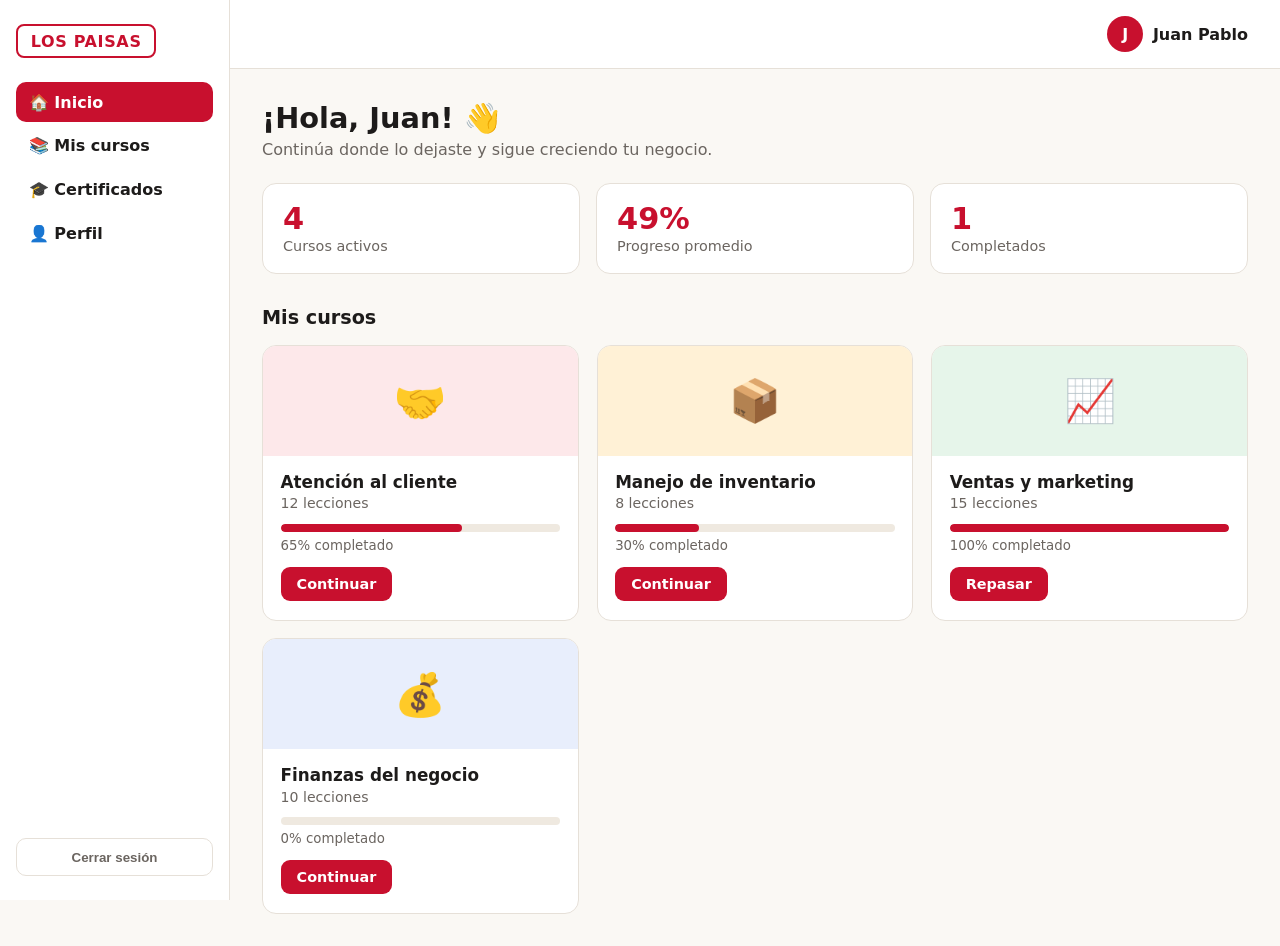
==== docs/dashboard.html @ 227a186c "Dashboard de Academia: sidebar, estadísticas y tarjetas de cursos; vista previa enlazada Co-Authored" ====
<!doctype html>
<html lang="es">
<head>
  <meta charset="utf-8">
  <meta name="viewport" content="width=device-width, initial-scale=1">
  <title>Panel · Academia Los Paisas</title>
  <link rel="stylesheet" href="dashboard.css">
</head>
<body class="app">
  <aside class="side" id="side">
    <div class="logo">Los Paisas</div>
    <nav>
      <a class="on" href="#">🏠 Inicio</a>
      <a href="#">📚 Mis cursos</a>
      <a href="#">🎓 Certificados</a>
      <a href="#">👤 Perfil</a>
    </nav>
    <form method="get" action="login.html">
      <button type="submit" class="logout">Cerrar sesión</button>
    </form>
  </aside>

  <div class="main">
    <header class="top">
      <button class="menu" aria-label="Abrir menú" onclick="document.getElementById('side').classList.toggle('open')">☰</button>
      <div class="user">
        <span class="avatar">J</span>
        <span class="uname">Juan Pablo</span>
      </div>
    </header>

    <main class="content">
      <section class="welcome">
        <h1>¡Hola, Juan! 👋</h1>
        <p>Continúa donde lo dejaste y sigue creciendo tu negocio.</p>
      </section>

      <section class="stats">
        <div class="stat"><b>4</b><span>Cursos activos</span></div>
        <div class="stat"><b>49%</b><span>Progreso promedio</span></div>
        <div class="stat"><b>1</b><span>Completados</span></div>
      </section>

      <h2 class="sec">Mis cursos</h2>
      <section class="courses">
        
        <article class="course">
          <div class="thumb" style="background:#fde8ea">🤝</div>
          <div class="body">
            <h3>Atención al cliente</h3>
            <p>12 lecciones</p>
            <div class="bar" role="progressbar" aria-valuenow="65" aria-valuemin="0" aria-valuemax="100"><i style="width:65%"></i></div>
            <small>65% completado</small>
            <a class="go" href="#">Continuar</a>
          </div>
        </article>
        
        <article class="course">
          <div class="thumb" style="background:#fff1d6">📦</div>
          <div class="body">
            <h3>Manejo de inventario</h3>
            <p>8 lecciones</p>
            <div class="bar" role="progressbar" aria-valuenow="30" aria-valuemin="0" aria-valuemax="100"><i style="width:30%"></i></div>
            <small>30% completado</small>
            <a class="go" href="#">Continuar</a>
          </div>
        </article>
        
        <article class="course">
          <div class="thumb" style="background:#e6f5ea">📈</div>
          <div class="body">
            <h3>Ventas y marketing</h3>
            <p>15 lecciones</p>
            <div class="bar" role="progressbar" aria-valuenow="100" aria-valuemin="0" aria-valuemax="100"><i style="width:100%"></i></div>
            <small>100% completado</small>
            <a class="go" href="#">Repasar</a>
          </div>
        </article>
        
        <article class="course">
          <div class="thumb" style="background:#e8eefc">💰</div>
          <div class="body">
            <h3>Finanzas del negocio</h3>
            <p>10 lecciones</p>
            <div class="bar" role="progressbar" aria-valuenow="0" aria-valuemin="0" aria-valuemax="100"><i style="width:0%"></i></div>
            <small>0% completado</small>
            <a class="go" href="#">Continuar</a>
          </div>
        </article>
        
      </section>
    </main>
  </div>
</body>
</html>
---- docs/dashboard.css ----
:root{--red:#c8102e;--red-d:#a50d26;--ink:#1d1b1a;--muted:#6b6560;--line:#e6e0d8;--bg:#faf8f4}
*{box-sizing:border-box}
body.app{margin:0;display:grid;grid-template-columns:230px 1fr;min-height:100vh;font-family:system-ui,-apple-system,"Segoe UI",sans-serif;color:var(--ink);background:var(--bg)}
.side{background:#fff;border-right:1px solid var(--line);padding:1.5rem 1rem;display:flex;flex-direction:column;gap:1.5rem;position:sticky;top:0;height:100vh}
.logo{font-weight:800;letter-spacing:.04em;text-transform:uppercase;color:var(--red);border:2px solid var(--red);padding:.35rem .8rem;border-radius:8px;align-self:flex-start}
.side nav{display:grid;gap:.25rem;flex:1;align-content:start}
.side nav a{padding:.65rem .8rem;border-radius:10px;text-decoration:none;color:var(--ink);font-weight:600}
.side nav a:hover{background:#f3eee6}
.side nav a.on{background:var(--red);color:#fff}
.logout{width:100%;padding:.65rem;border:1px solid var(--line);background:#fff;border-radius:10px;font-weight:600;cursor:pointer;color:var(--muted)}
.logout:hover{border-color:var(--red);color:var(--red)}
.top{display:flex;justify-content:space-between;align-items:center;padding:1rem 2rem;background:#fff;border-bottom:1px solid var(--line)}
.menu{display:none;background:none;border:0;font-size:1.5rem;cursor:pointer}
.user{display:flex;align-items:center;gap:.6rem;margin-left:auto;font-weight:600}
.avatar{width:36px;height:36px;border-radius:50%;background:var(--red);color:#fff;display:grid;place-items:center;font-weight:700}
.content{padding:2rem;max-width:1100px}
.welcome h1{margin:0 0 .3rem;font-size:1.8rem}
.welcome p{margin:0 0 1.5rem;color:var(--muted)}
.stats{display:grid;grid-template-columns:repeat(3,1fr);gap:1rem;margin-bottom:2rem}
.stat{background:#fff;border:1px solid var(--line);border-radius:14px;padding:1.1rem 1.25rem}
.stat b{display:block;font-size:1.9rem;color:var(--red)}
.stat span{color:var(--muted);font-size:.9rem}
.sec{font-size:1.2rem;margin:0 0 1rem}
.courses{display:grid;grid-template-columns:repeat(auto-fill,minmax(250px,1fr));gap:1.1rem}
.course{background:#fff;border:1px solid var(--line);border-radius:14px;overflow:hidden;transition:box-shadow .15s,transform .15s}
.course:hover{box-shadow:0 8px 24px rgba(0,0,0,.08);transform:translateY(-2px)}
.thumb{height:110px;display:grid;place-items:center;font-size:2.6rem}
.body{padding:1rem 1.1rem 1.2rem}
.body h3{margin:0 0 .2rem;font-size:1.05rem}
.body p{margin:0 0 .8rem;color:var(--muted);font-size:.88rem}
.bar{height:8px;background:#efe9e0;border-radius:99px;overflow:hidden}
.bar i{display:block;height:100%;background:var(--red);border-radius:99px}
.body small{display:block;margin:.35rem 0 .9rem;color:var(--muted)}
.go{display:inline-block;padding:.55rem 1rem;background:var(--red);color:#fff;border-radius:9px;text-decoration:none;font-weight:600;font-size:.9rem}
.go:hover{background:var(--red-d)}
@media(max-width:800px){
  body.app{grid-template-columns:1fr}
  .side{position:fixed;z-index:10;left:0;top:0;width:230px;transform:translateX(-100%);transition:transform .2s}
  .side.open{transform:none;box-shadow:0 0 40px rgba(0,0,0,.25)}
  .menu{display:block}.top{padding:.8rem 1rem}.content{padding:1.25rem 1rem}
  .stats{grid-template-columns:1fr}.uname{display:none}
}
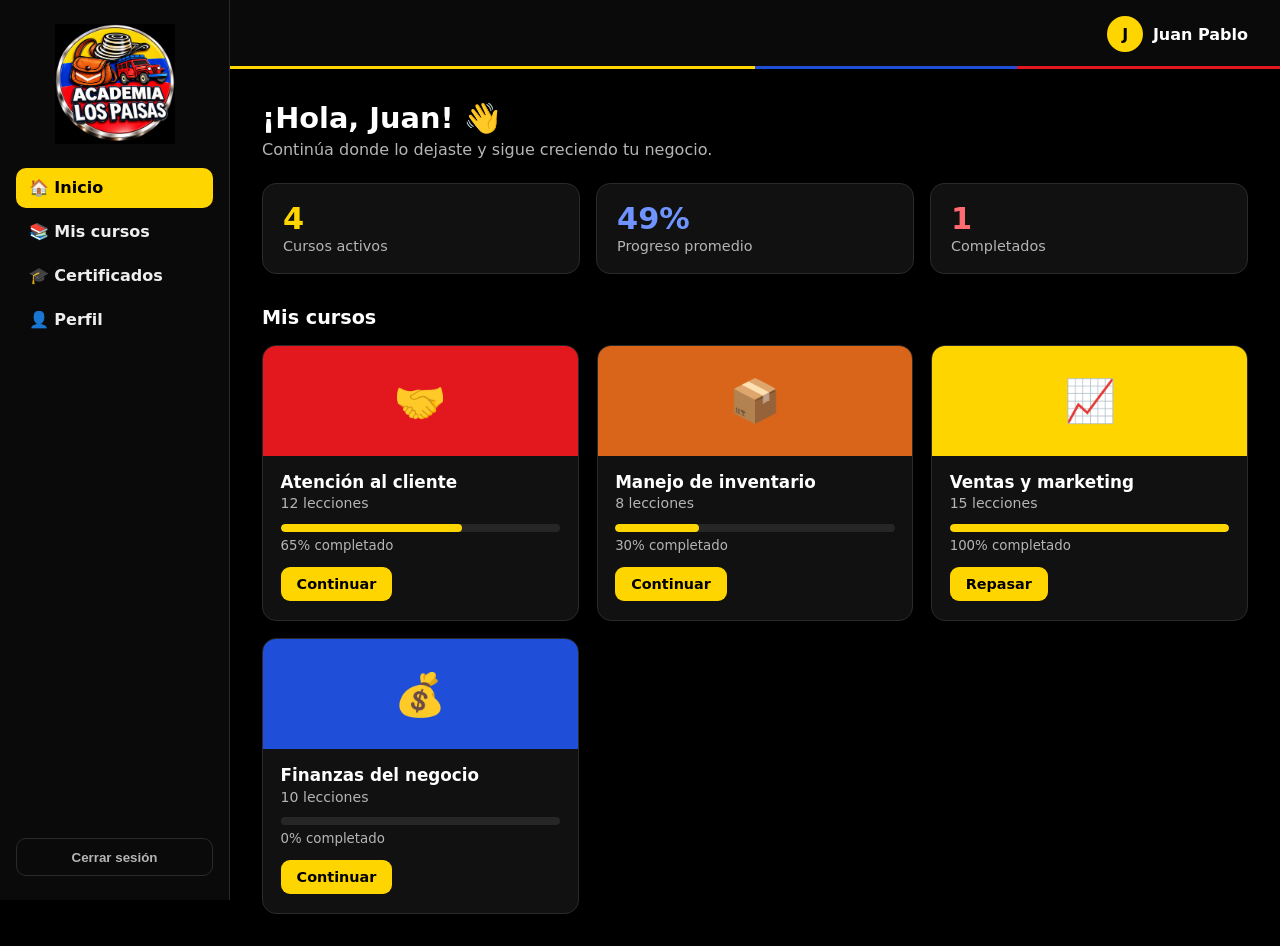
==== commit d6f94761: "Dashboard en negro con logo y paleta de la marca Co-Authored-By: Claude Sonnet 5.5 <noreply@anthropi" ====
--- a/docs/dashboard.html
+++ b/docs/dashboard.html
@@ -8,7 +8,7 @@
 </head>
 <body class="app">
   <aside class="side" id="side">
-    <div class="logo">Los Paisas</div>
+    <img class="logo" src="logo.jpg" alt="Academia Los Paisas">
     <nav>
       <a class="on" href="#">🏠 Inicio</a>
       <a href="#">📚 Mis cursos</a>
@@ -45,7 +45,7 @@
       <section class="courses">
         
         <article class="course">
-          <div class="thumb" style="background:#fde8ea">🤝</div>
+          <div class="thumb" style="background:#e3171e">🤝</div>
           <div class="body">
             <h3>Atención al cliente</h3>
             <p>12 lecciones</p>
@@ -56,7 +56,7 @@
         </article>
         
         <article class="course">
-          <div class="thumb" style="background:#fff1d6">📦</div>
+          <div class="thumb" style="background:#d9651b">📦</div>
           <div class="body">
             <h3>Manejo de inventario</h3>
             <p>8 lecciones</p>
@@ -67,7 +67,7 @@
         </article>
         
         <article class="course">
-          <div class="thumb" style="background:#e6f5ea">📈</div>
+          <div class="thumb" style="background:#ffd500">📈</div>
           <div class="body">
             <h3>Ventas y marketing</h3>
             <p>15 lecciones</p>
@@ -78,7 +78,7 @@
         </article>
         
         <article class="course">
-          <div class="thumb" style="background:#e8eefc">💰</div>
+          <div class="thumb" style="background:#1f4fd8">💰</div>
           <div class="body">
             <h3>Finanzas del negocio</h3>
             <p>10 lecciones</p>
--- a/docs/dashboard.css
+++ b/docs/dashboard.css
@@ -1,42 +1,45 @@
-:root{--red:#c8102e;--red-d:#a50d26;--ink:#1d1b1a;--muted:#6b6560;--line:#e6e0d8;--bg:#faf8f4}
+:root{--yellow:#ffd500;--blue:#1f4fd8;--red:#e3171e;--orange:#d9651b;--bg:#000;--card:#111;--line:#2a2a2a;--text:#fff;--muted:#b5b5b5}
 *{box-sizing:border-box}
-body.app{margin:0;display:grid;grid-template-columns:230px 1fr;min-height:100vh;font-family:system-ui,-apple-system,"Segoe UI",sans-serif;color:var(--ink);background:var(--bg)}
-.side{background:#fff;border-right:1px solid var(--line);padding:1.5rem 1rem;display:flex;flex-direction:column;gap:1.5rem;position:sticky;top:0;height:100vh}
-.logo{font-weight:800;letter-spacing:.04em;text-transform:uppercase;color:var(--red);border:2px solid var(--red);padding:.35rem .8rem;border-radius:8px;align-self:flex-start}
+body.app{margin:0;display:grid;grid-template-columns:230px 1fr;min-height:100vh;font-family:system-ui,-apple-system,"Segoe UI",sans-serif;color:var(--text);background:var(--bg)}
+.side{background:#0a0a0a;border-right:1px solid var(--line);padding:1.5rem 1rem;display:flex;flex-direction:column;gap:1.5rem;position:sticky;top:0;height:100vh}
+.logo{width:120px;height:auto;align-self:center}
 .side nav{display:grid;gap:.25rem;flex:1;align-content:start}
-.side nav a{padding:.65rem .8rem;border-radius:10px;text-decoration:none;color:var(--ink);font-weight:600}
-.side nav a:hover{background:#f3eee6}
-.side nav a.on{background:var(--red);color:#fff}
-.logout{width:100%;padding:.65rem;border:1px solid var(--line);background:#fff;border-radius:10px;font-weight:600;cursor:pointer;color:var(--muted)}
-.logout:hover{border-color:var(--red);color:var(--red)}
-.top{display:flex;justify-content:space-between;align-items:center;padding:1rem 2rem;background:#fff;border-bottom:1px solid var(--line)}
-.menu{display:none;background:none;border:0;font-size:1.5rem;cursor:pointer}
+.side nav a{padding:.65rem .8rem;border-radius:10px;text-decoration:none;color:#eee;font-weight:600}
+.side nav a:hover{background:#1c1c1c}
+.side nav a.on{background:var(--yellow);color:#000}
+.logout{width:100%;padding:.65rem;border:1px solid var(--line);background:transparent;border-radius:10px;font-weight:600;cursor:pointer;color:var(--muted)}
+.logout:hover{border-color:var(--red);color:#ff8c90}
+a:focus-visible,button:focus-visible{outline:3px solid var(--blue);outline-offset:2px}
+.top{display:flex;justify-content:space-between;align-items:center;padding:1rem 2rem;background:#0a0a0a;border-bottom:1px solid var(--line);position:relative}
+.top::after{content:"";position:absolute;left:0;right:0;bottom:-1px;height:3px;background:linear-gradient(90deg,var(--yellow) 50%,var(--blue) 50% 75%,var(--red) 75%)}
+.menu{display:none;background:none;border:0;font-size:1.5rem;cursor:pointer;color:#fff}
 .user{display:flex;align-items:center;gap:.6rem;margin-left:auto;font-weight:600}
-.avatar{width:36px;height:36px;border-radius:50%;background:var(--red);color:#fff;display:grid;place-items:center;font-weight:700}
+.avatar{width:36px;height:36px;border-radius:50%;background:var(--yellow);color:#000;display:grid;place-items:center;font-weight:800}
 .content{padding:2rem;max-width:1100px}
 .welcome h1{margin:0 0 .3rem;font-size:1.8rem}
 .welcome p{margin:0 0 1.5rem;color:var(--muted)}
 .stats{display:grid;grid-template-columns:repeat(3,1fr);gap:1rem;margin-bottom:2rem}
-.stat{background:#fff;border:1px solid var(--line);border-radius:14px;padding:1.1rem 1.25rem}
-.stat b{display:block;font-size:1.9rem;color:var(--red)}
+.stat{background:var(--card);border:1px solid var(--line);border-radius:14px;padding:1.1rem 1.25rem}
+.stat:nth-child(1) b{color:var(--yellow)}.stat:nth-child(2) b{color:#6f94ff}.stat:nth-child(3) b{color:#ff6b70}
+.stat b{display:block;font-size:1.9rem}
 .stat span{color:var(--muted);font-size:.9rem}
 .sec{font-size:1.2rem;margin:0 0 1rem}
 .courses{display:grid;grid-template-columns:repeat(auto-fill,minmax(250px,1fr));gap:1.1rem}
-.course{background:#fff;border:1px solid var(--line);border-radius:14px;overflow:hidden;transition:box-shadow .15s,transform .15s}
-.course:hover{box-shadow:0 8px 24px rgba(0,0,0,.08);transform:translateY(-2px)}
+.course{background:var(--card);border:1px solid var(--line);border-radius:14px;overflow:hidden;transition:border-color .15s,transform .15s}
+.course:hover{border-color:var(--yellow);transform:translateY(-2px)}
 .thumb{height:110px;display:grid;place-items:center;font-size:2.6rem}
 .body{padding:1rem 1.1rem 1.2rem}
 .body h3{margin:0 0 .2rem;font-size:1.05rem}
 .body p{margin:0 0 .8rem;color:var(--muted);font-size:.88rem}
-.bar{height:8px;background:#efe9e0;border-radius:99px;overflow:hidden}
-.bar i{display:block;height:100%;background:var(--red);border-radius:99px}
+.bar{height:8px;background:#262626;border-radius:99px;overflow:hidden}
+.bar i{display:block;height:100%;background:var(--yellow);border-radius:99px}
 .body small{display:block;margin:.35rem 0 .9rem;color:var(--muted)}
-.go{display:inline-block;padding:.55rem 1rem;background:var(--red);color:#fff;border-radius:9px;text-decoration:none;font-weight:600;font-size:.9rem}
-.go:hover{background:var(--red-d)}
+.go{display:inline-block;padding:.55rem 1rem;background:var(--yellow);color:#000;border-radius:9px;text-decoration:none;font-weight:800;font-size:.9rem}
+.go:hover{background:#ffe34d}
 @media(max-width:800px){
   body.app{grid-template-columns:1fr}
   .side{position:fixed;z-index:10;left:0;top:0;width:230px;transform:translateX(-100%);transition:transform .2s}
-  .side.open{transform:none;box-shadow:0 0 40px rgba(0,0,0,.25)}
+  .side.open{transform:none;box-shadow:0 0 40px rgba(255,255,255,.12)}
   .menu{display:block}.top{padding:.8rem 1rem}.content{padding:1.25rem 1rem}
   .stats{grid-template-columns:1fr}.uname{display:none}
 }
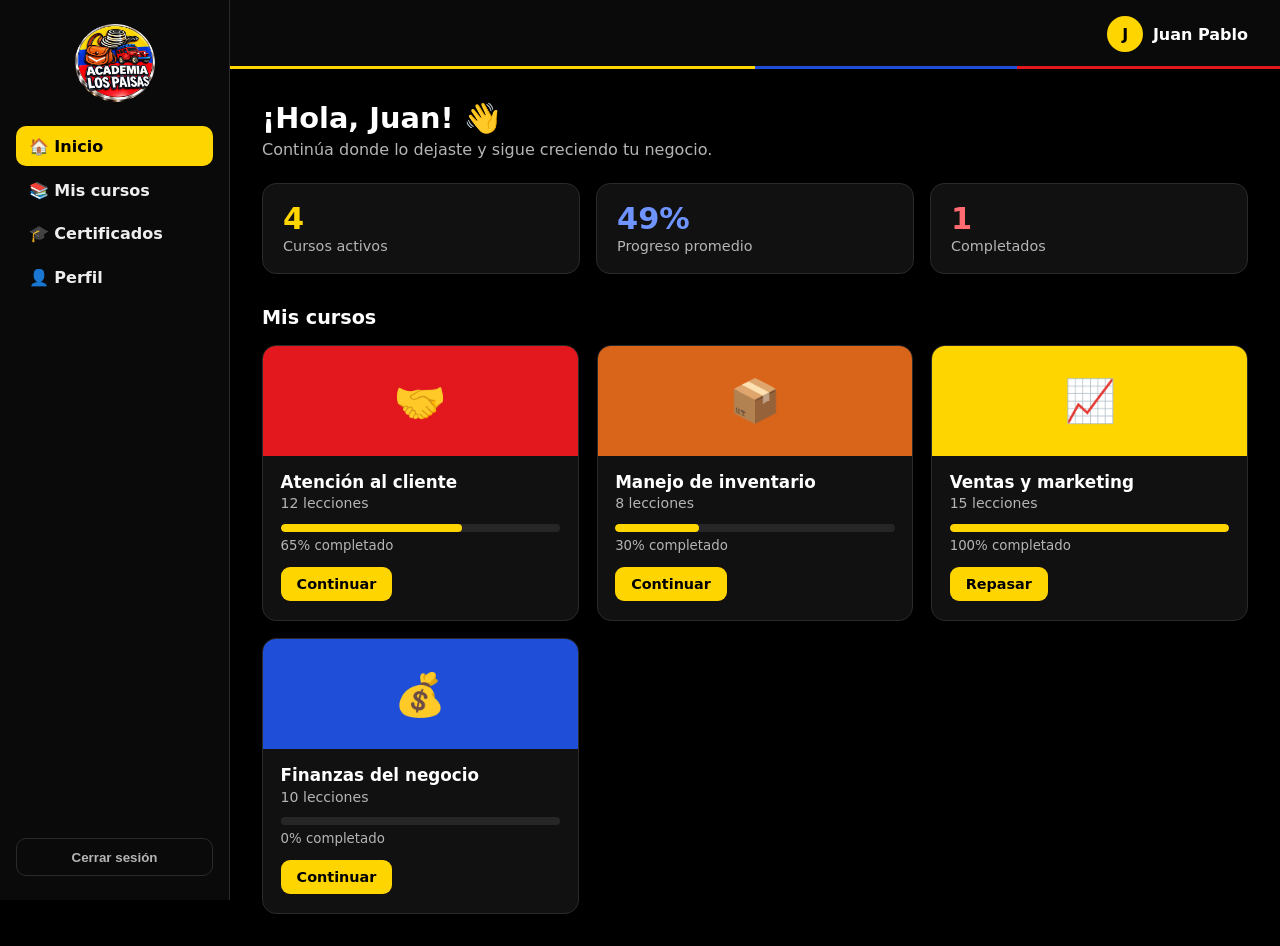
==== commit 91f151a0: "Logo pequeño sin fondo y texto de bienvenida sin detallar contenido Co-Authored-By: Claude Sonnet 5." ====
--- a/docs/dashboard.html
+++ b/docs/dashboard.html
@@ -8,7 +8,7 @@
 </head>
 <body class="app">
   <aside class="side" id="side">
-    <img class="logo" src="logo.jpg" alt="Academia Los Paisas">
+    <img class="logo" src="logo.png" alt="Academia Los Paisas">
     <nav>
       <a class="on" href="#">🏠 Inicio</a>
       <a href="#">📚 Mis cursos</a>
--- a/docs/dashboard.css
+++ b/docs/dashboard.css
@@ -2,7 +2,7 @@
 *{box-sizing:border-box}
 body.app{margin:0;display:grid;grid-template-columns:230px 1fr;min-height:100vh;font-family:system-ui,-apple-system,"Segoe UI",sans-serif;color:var(--text);background:var(--bg)}
 .side{background:#0a0a0a;border-right:1px solid var(--line);padding:1.5rem 1rem;display:flex;flex-direction:column;gap:1.5rem;position:sticky;top:0;height:100vh}
-.logo{width:120px;height:auto;align-self:center}
+.logo{width:80px;height:auto;align-self:center}
 .side nav{display:grid;gap:.25rem;flex:1;align-content:start}
 .side nav a{padding:.65rem .8rem;border-radius:10px;text-decoration:none;color:#eee;font-weight:600}
 .side nav a:hover{background:#1c1c1c}
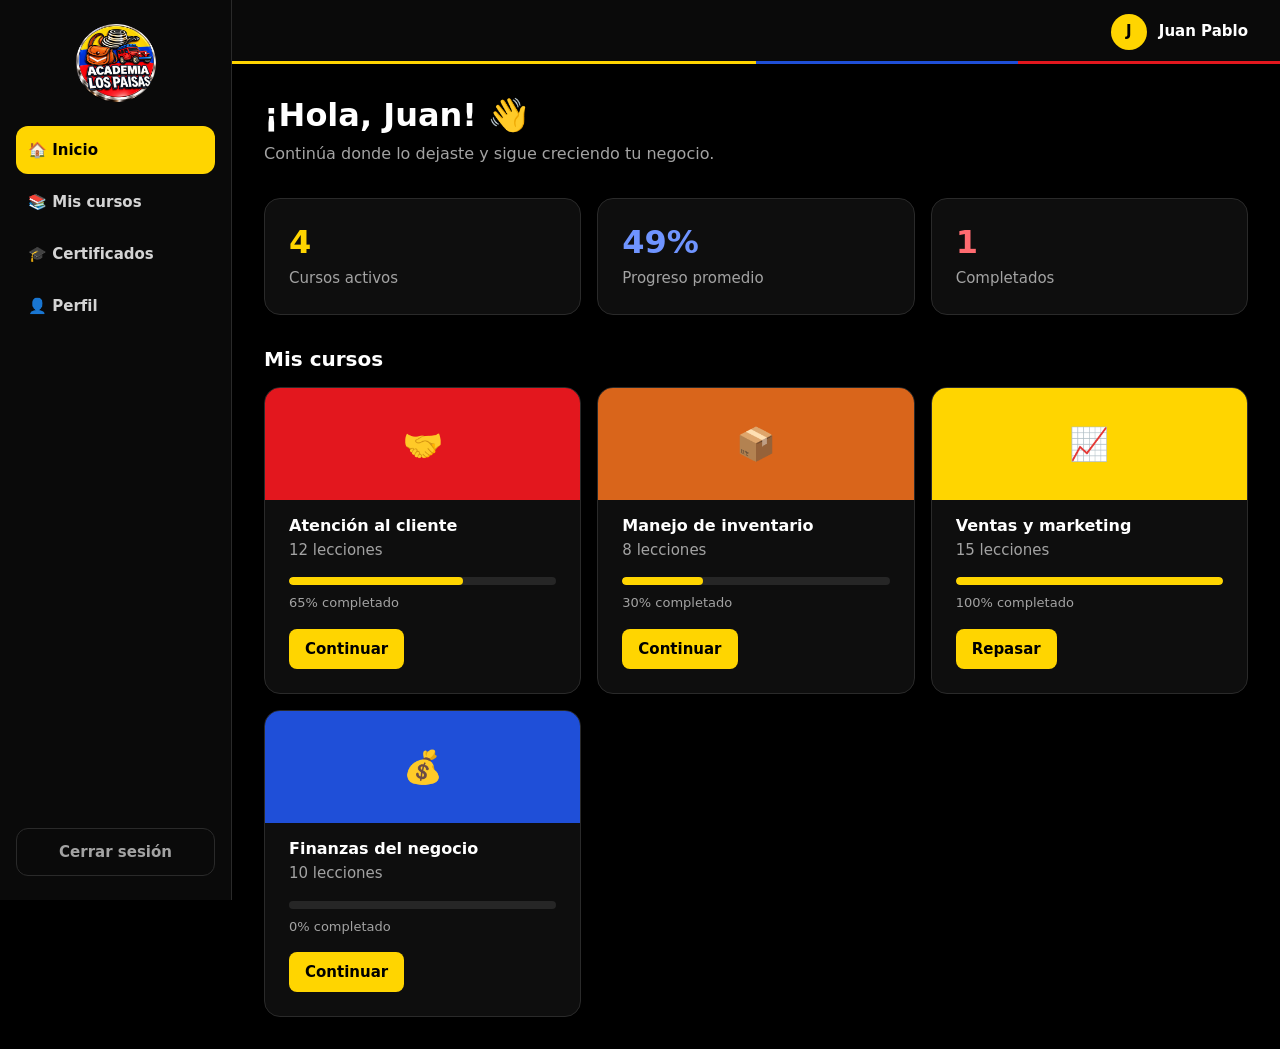
==== commit 078c5b0f: "Sistema de diseño compartido: escala tipográfica, espaciado y alturas consistentes Co-Authored-By: C" ====
--- a/docs/dashboard.html
+++ b/docs/dashboard.html
@@ -4,6 +4,7 @@
   <meta charset="utf-8">
   <meta name="viewport" content="width=device-width, initial-scale=1">
   <title>Panel · Academia Los Paisas</title>
+  <link rel="stylesheet" href="tokens.css">
   <link rel="stylesheet" href="dashboard.css">
 </head>
 <body class="app">
--- a/docs/tokens.css
+++ b/docs/tokens.css
@@ -0,0 +1,25 @@
+/* Sistema de diseño compartido: colores, escala tipográfica (1.25), espaciado (base 8) y radios. */
+:root{
+  --yellow:#ffd500;--yellow-h:#ffe34d;--blue:#1f4fd8;--red:#e3171e;--orange:#d9651b;
+  --bg:#000;--surface:#0e0e0e;--field:#171717;--line:#2a2a2a;
+  --text:#fff;--text-2:#d4d4d4;--muted:#a3a3a3;
+
+  --fs-xs:.8125rem;  /* 13  etiquetas, notas */
+  --fs-sm:.9375rem;  /* 15  texto secundario */
+  --fs-md:1rem;      /* 16  texto base, campos */
+  --fs-lg:1.25rem;   /* 20  subtítulos */
+  --fs-xl:1.5rem;    /* 24  títulos de sección */
+  --fs-2xl:2rem;     /* 32  títulos principales */
+  --lh-text:1.5;--lh-head:1.2;
+  --fw-reg:400;--fw-semi:600;--fw-bold:700;
+
+  --s1:.25rem;--s2:.5rem;--s3:.75rem;--s4:1rem;--s5:1.5rem;--s6:2rem;--s7:3rem;
+  --r-sm:8px;--r-md:12px;--r-lg:16px;
+  --control-h:3rem;  /* altura única de campos y botones */
+}
+*{box-sizing:border-box}
+body{margin:0;font-family:system-ui,-apple-system,"Segoe UI",sans-serif;font-size:var(--fs-md);line-height:var(--lh-text);color:var(--text);background:var(--bg)}
+h1,h2,h3,p{margin:0}
+h1,h2,h3{line-height:var(--lh-head);font-weight:var(--fw-bold)}
+a{color:var(--yellow);font-weight:var(--fw-semi)}
+a:focus-visible,button:focus-visible,input:focus-visible{outline:3px solid var(--blue);outline-offset:2px}
--- a/docs/dashboard.css
+++ b/docs/dashboard.css
@@ -1,45 +1,43 @@
-:root{--yellow:#ffd500;--blue:#1f4fd8;--red:#e3171e;--orange:#d9651b;--bg:#000;--card:#111;--line:#2a2a2a;--text:#fff;--muted:#b5b5b5}
-*{box-sizing:border-box}
-body.app{margin:0;display:grid;grid-template-columns:230px 1fr;min-height:100vh;font-family:system-ui,-apple-system,"Segoe UI",sans-serif;color:var(--text);background:var(--bg)}
-.side{background:#0a0a0a;border-right:1px solid var(--line);padding:1.5rem 1rem;display:flex;flex-direction:column;gap:1.5rem;position:sticky;top:0;height:100vh}
+body.app{display:grid;grid-template-columns:14.5rem 1fr;min-height:100vh}
+.side{background:#0a0a0a;border-right:1px solid var(--line);padding:var(--s5) var(--s4);display:flex;flex-direction:column;gap:var(--s5);position:sticky;top:0;height:100vh}
 .logo{width:80px;height:auto;align-self:center}
-.side nav{display:grid;gap:.25rem;flex:1;align-content:start}
-.side nav a{padding:.65rem .8rem;border-radius:10px;text-decoration:none;color:#eee;font-weight:600}
+.side nav{display:grid;gap:var(--s1);flex:1;align-content:start}
+.side nav a{display:flex;align-items:center;height:var(--control-h);padding:0 var(--s3);border-radius:var(--r-md);text-decoration:none;color:var(--text-2);font-size:var(--fs-sm);font-weight:var(--fw-semi)}
 .side nav a:hover{background:#1c1c1c}
 .side nav a.on{background:var(--yellow);color:#000}
-.logout{width:100%;padding:.65rem;border:1px solid var(--line);background:transparent;border-radius:10px;font-weight:600;cursor:pointer;color:var(--muted)}
-.logout:hover{border-color:var(--red);color:#ff8c90}
-a:focus-visible,button:focus-visible{outline:3px solid var(--blue);outline-offset:2px}
-.top{display:flex;justify-content:space-between;align-items:center;padding:1rem 2rem;background:#0a0a0a;border-bottom:1px solid var(--line);position:relative}
+.logout{width:100%;height:var(--control-h);border:1px solid var(--line);background:transparent;border-radius:var(--r-md);font:inherit;font-size:var(--fs-sm);font-weight:var(--fw-semi);cursor:pointer;color:var(--muted)}
+.logout:hover{border-color:var(--red);color:#ff9a9e}
+.top{display:flex;align-items:center;height:4rem;padding:0 var(--s6);background:#0a0a0a;border-bottom:1px solid var(--line);position:relative}
 .top::after{content:"";position:absolute;left:0;right:0;bottom:-1px;height:3px;background:linear-gradient(90deg,var(--yellow) 50%,var(--blue) 50% 75%,var(--red) 75%)}
-.menu{display:none;background:none;border:0;font-size:1.5rem;cursor:pointer;color:#fff}
-.user{display:flex;align-items:center;gap:.6rem;margin-left:auto;font-weight:600}
-.avatar{width:36px;height:36px;border-radius:50%;background:var(--yellow);color:#000;display:grid;place-items:center;font-weight:800}
-.content{padding:2rem;max-width:1100px}
-.welcome h1{margin:0 0 .3rem;font-size:1.8rem}
-.welcome p{margin:0 0 1.5rem;color:var(--muted)}
-.stats{display:grid;grid-template-columns:repeat(3,1fr);gap:1rem;margin-bottom:2rem}
-.stat{background:var(--card);border:1px solid var(--line);border-radius:14px;padding:1.1rem 1.25rem}
+.menu{display:none;background:none;border:0;font-size:var(--fs-xl);cursor:pointer;color:var(--text)}
+.user{display:flex;align-items:center;gap:var(--s3);margin-left:auto;font-size:var(--fs-sm);font-weight:var(--fw-semi)}
+.avatar{width:2.25rem;height:2.25rem;border-radius:50%;background:var(--yellow);color:#000;display:grid;place-items:center;font-weight:var(--fw-bold)}
+.content{padding:var(--s6);max-width:70rem}
+.welcome{margin-bottom:var(--s6)}
+.welcome h1{font-size:var(--fs-2xl);margin-bottom:var(--s2)}
+.welcome p{font-size:var(--fs-md);color:var(--muted)}
+.stats{display:grid;grid-template-columns:repeat(3,1fr);gap:var(--s4);margin-bottom:var(--s6)}
+.stat{background:var(--surface);border:1px solid var(--line);border-radius:var(--r-lg);padding:var(--s5)}
+.stat b{display:block;font-size:var(--fs-2xl);line-height:var(--lh-head);margin-bottom:var(--s1)}
 .stat:nth-child(1) b{color:var(--yellow)}.stat:nth-child(2) b{color:#6f94ff}.stat:nth-child(3) b{color:#ff6b70}
-.stat b{display:block;font-size:1.9rem}
-.stat span{color:var(--muted);font-size:.9rem}
-.sec{font-size:1.2rem;margin:0 0 1rem}
-.courses{display:grid;grid-template-columns:repeat(auto-fill,minmax(250px,1fr));gap:1.1rem}
-.course{background:var(--card);border:1px solid var(--line);border-radius:14px;overflow:hidden;transition:border-color .15s,transform .15s}
+.stat span{font-size:var(--fs-sm);color:var(--muted)}
+.sec{font-size:var(--fs-lg);margin-bottom:var(--s4)}
+.courses{display:grid;grid-template-columns:repeat(auto-fill,minmax(15.5rem,1fr));gap:var(--s4)}
+.course{background:var(--surface);border:1px solid var(--line);border-radius:var(--r-lg);overflow:hidden;transition:border-color .15s,transform .15s}
 .course:hover{border-color:var(--yellow);transform:translateY(-2px)}
-.thumb{height:110px;display:grid;place-items:center;font-size:2.6rem}
-.body{padding:1rem 1.1rem 1.2rem}
-.body h3{margin:0 0 .2rem;font-size:1.05rem}
-.body p{margin:0 0 .8rem;color:var(--muted);font-size:.88rem}
-.bar{height:8px;background:#262626;border-radius:99px;overflow:hidden}
+.thumb{height:7rem;display:grid;place-items:center;font-size:var(--fs-2xl)}
+.body{padding:var(--s4) var(--s5) var(--s5)}
+.body h3{font-size:var(--fs-md);margin-bottom:var(--s1)}
+.body p{font-size:var(--fs-sm);color:var(--muted);margin-bottom:var(--s4)}
+.bar{height:.5rem;background:#262626;border-radius:99px;overflow:hidden}
 .bar i{display:block;height:100%;background:var(--yellow);border-radius:99px}
-.body small{display:block;margin:.35rem 0 .9rem;color:var(--muted)}
-.go{display:inline-block;padding:.55rem 1rem;background:var(--yellow);color:#000;border-radius:9px;text-decoration:none;font-weight:800;font-size:.9rem}
-.go:hover{background:#ffe34d}
+.body small{display:block;font-size:var(--fs-xs);color:var(--muted);margin:var(--s2) 0 var(--s4)}
+.go{display:inline-flex;align-items:center;height:2.5rem;padding:0 var(--s4);background:var(--yellow);color:#000;border-radius:var(--r-sm);text-decoration:none;font-size:var(--fs-sm);font-weight:var(--fw-bold)}
+.go:hover{background:var(--yellow-h)}
 @media(max-width:800px){
   body.app{grid-template-columns:1fr}
-  .side{position:fixed;z-index:10;left:0;top:0;width:230px;transform:translateX(-100%);transition:transform .2s}
+  .side{position:fixed;z-index:10;left:0;top:0;width:14.5rem;transform:translateX(-100%);transition:transform .2s}
   .side.open{transform:none;box-shadow:0 0 40px rgba(255,255,255,.12)}
-  .menu{display:block}.top{padding:.8rem 1rem}.content{padding:1.25rem 1rem}
-  .stats{grid-template-columns:1fr}.uname{display:none}
+  .menu{display:block}.top{padding:0 var(--s4)}.content{padding:var(--s5) var(--s4)}
+  .stats{grid-template-columns:1fr}.uname{display:none}.welcome h1{font-size:var(--fs-xl)}
 }
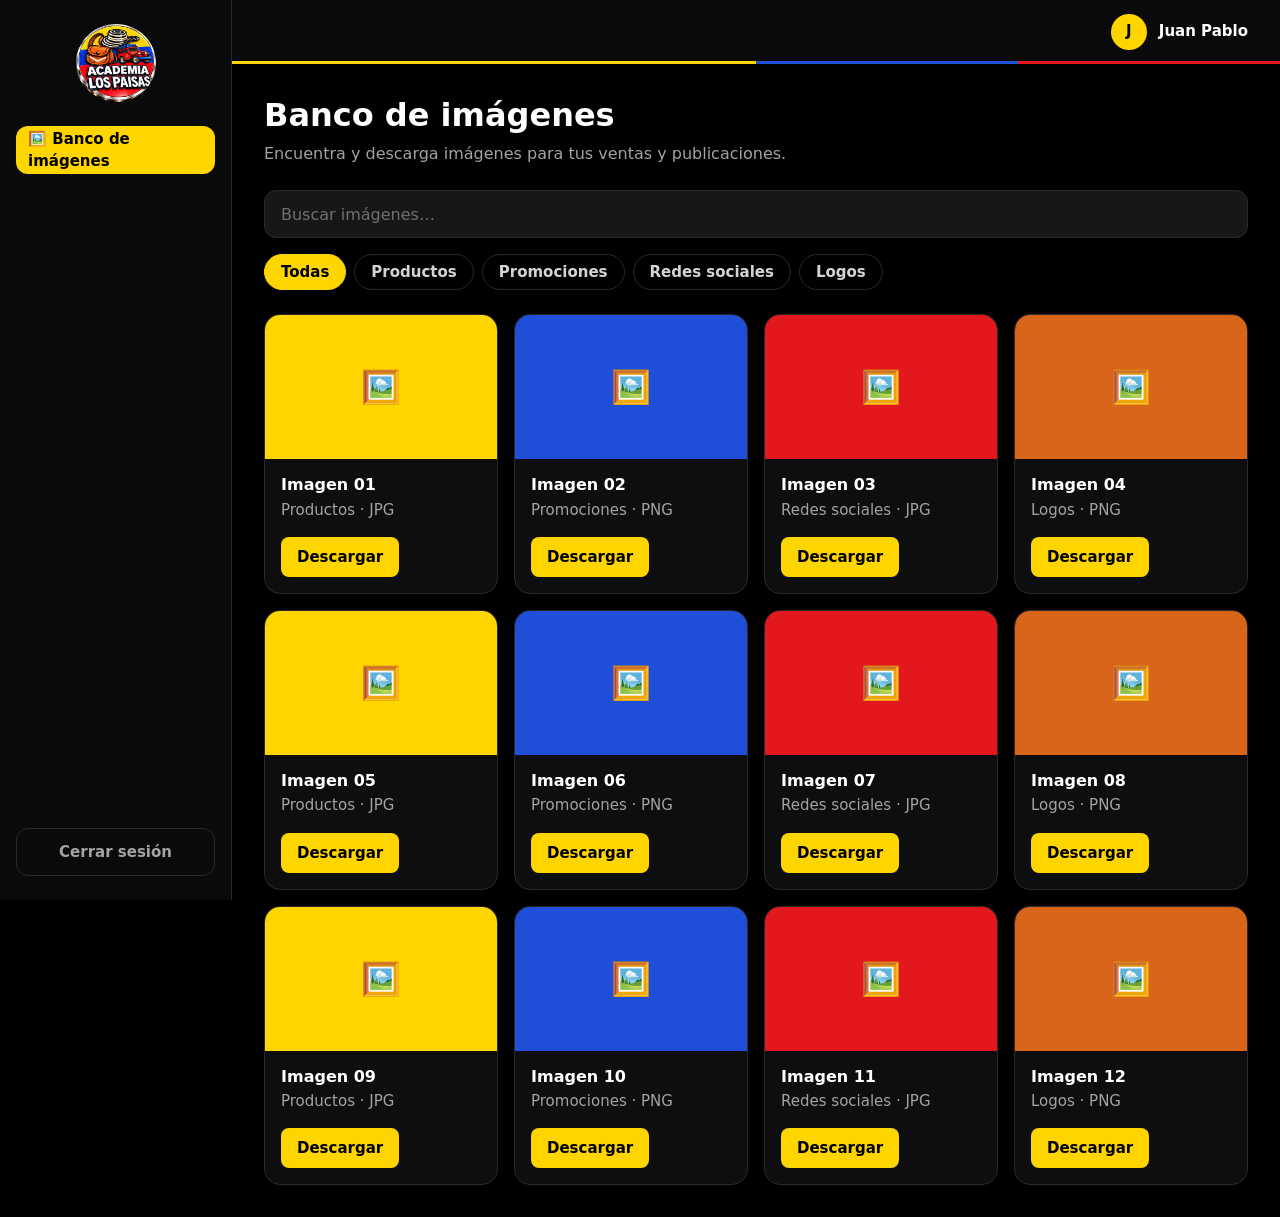
==== commit 4eef6d1c: "Dashboard: único menú Banco de imágenes con búsqueda y categorías Co-Authored-By: Claude Sonnet 5.5 " ====
--- a/docs/dashboard.html
+++ b/docs/dashboard.html
@@ -3,7 +3,7 @@
 <head>
   <meta charset="utf-8">
   <meta name="viewport" content="width=device-width, initial-scale=1">
-  <title>Panel · Academia Los Paisas</title>
+  <title>Banco de imágenes · Academia Los Paisas</title>
   <link rel="stylesheet" href="tokens.css">
   <link rel="stylesheet" href="dashboard.css">
 </head>
@@ -11,10 +11,7 @@
   <aside class="side" id="side">
     <img class="logo" src="logo.png" alt="Academia Los Paisas">
     <nav>
-      <a class="on" href="#">🏠 Inicio</a>
-      <a href="#">📚 Mis cursos</a>
-      <a href="#">🎓 Certificados</a>
-      <a href="#">👤 Perfil</a>
+      <a class="on" href="#">🖼️ Banco de imágenes</a>
     </nav>
     <form method="get" action="login.html">
       <button type="submit" class="logout">Cerrar sesión</button>
@@ -32,65 +29,151 @@
 
     <main class="content">
       <section class="welcome">
-        <h1>¡Hola, Juan! 👋</h1>
-        <p>Continúa donde lo dejaste y sigue creciendo tu negocio.</p>
+        <h1>Banco de imágenes</h1>
+        <p>Encuentra y descarga imágenes para tus ventas y publicaciones.</p>
       </section>
 
-      <section class="stats">
-        <div class="stat"><b>4</b><span>Cursos activos</span></div>
-        <div class="stat"><b>49%</b><span>Progreso promedio</span></div>
-        <div class="stat"><b>1</b><span>Completados</span></div>
+      <section class="tools">
+        <input id="q" type="search" placeholder="Buscar imágenes…" aria-label="Buscar imágenes">
+        <div class="chips" role="group" aria-label="Categorías">
+          <button type="button" class="chip on" data-cat="">Todas</button>
+          <button type="button" class="chip" data-cat="Productos">Productos</button><button type="button" class="chip" data-cat="Promociones">Promociones</button><button type="button" class="chip" data-cat="Redes sociales">Redes sociales</button><button type="button" class="chip" data-cat="Logos">Logos</button>
+        </div>
       </section>
 
-      <h2 class="sec">Mis cursos</h2>
-      <section class="courses">
+      <section class="gallery" id="gallery">
         
-        <article class="course">
-          <div class="thumb" style="background:#e3171e">🤝</div>
+        <article class="img-card" data-cat="Productos" data-title="imagen 01">
+          <div class="thumb" style="background:#ffd500">🖼️</div>
           <div class="body">
-            <h3>Atención al cliente</h3>
-            <p>12 lecciones</p>
-            <div class="bar" role="progressbar" aria-valuenow="65" aria-valuemin="0" aria-valuemax="100"><i style="width:65%"></i></div>
-            <small>65% completado</small>
-            <a class="go" href="#">Continuar</a>
+            <h3>Imagen 01</h3>
+            <p>Productos · JPG</p>
+            <a class="go" href="#">Descargar</a>
           </div>
         </article>
         
-        <article class="course">
-          <div class="thumb" style="background:#d9651b">📦</div>
+        <article class="img-card" data-cat="Promociones" data-title="imagen 02">
+          <div class="thumb" style="background:#1f4fd8">🖼️</div>
           <div class="body">
-            <h3>Manejo de inventario</h3>
-            <p>8 lecciones</p>
-            <div class="bar" role="progressbar" aria-valuenow="30" aria-valuemin="0" aria-valuemax="100"><i style="width:30%"></i></div>
-            <small>30% completado</small>
-            <a class="go" href="#">Continuar</a>
+            <h3>Imagen 02</h3>
+            <p>Promociones · PNG</p>
+            <a class="go" href="#">Descargar</a>
           </div>
         </article>
         
-        <article class="course">
-          <div class="thumb" style="background:#ffd500">📈</div>
+        <article class="img-card" data-cat="Redes sociales" data-title="imagen 03">
+          <div class="thumb" style="background:#e3171e">🖼️</div>
           <div class="body">
-            <h3>Ventas y marketing</h3>
-            <p>15 lecciones</p>
-            <div class="bar" role="progressbar" aria-valuenow="100" aria-valuemin="0" aria-valuemax="100"><i style="width:100%"></i></div>
-            <small>100% completado</small>
-            <a class="go" href="#">Repasar</a>
+            <h3>Imagen 03</h3>
+            <p>Redes sociales · JPG</p>
+            <a class="go" href="#">Descargar</a>
           </div>
         </article>
         
-        <article class="course">
-          <div class="thumb" style="background:#1f4fd8">💰</div>
+        <article class="img-card" data-cat="Logos" data-title="imagen 04">
+          <div class="thumb" style="background:#d9651b">🖼️</div>
           <div class="body">
-            <h3>Finanzas del negocio</h3>
-            <p>10 lecciones</p>
-            <div class="bar" role="progressbar" aria-valuenow="0" aria-valuemin="0" aria-valuemax="100"><i style="width:0%"></i></div>
-            <small>0% completado</small>
-            <a class="go" href="#">Continuar</a>
+            <h3>Imagen 04</h3>
+            <p>Logos · PNG</p>
+            <a class="go" href="#">Descargar</a>
           </div>
         </article>
         
+        <article class="img-card" data-cat="Productos" data-title="imagen 05">
+          <div class="thumb" style="background:#ffd500">🖼️</div>
+          <div class="body">
+            <h3>Imagen 05</h3>
+            <p>Productos · JPG</p>
+            <a class="go" href="#">Descargar</a>
+          </div>
+        </article>
+        
+        <article class="img-card" data-cat="Promociones" data-title="imagen 06">
+          <div class="thumb" style="background:#1f4fd8">🖼️</div>
+          <div class="body">
+            <h3>Imagen 06</h3>
+            <p>Promociones · PNG</p>
+            <a class="go" href="#">Descargar</a>
+          </div>
+        </article>
+        
+        <article class="img-card" data-cat="Redes sociales" data-title="imagen 07">
+          <div class="thumb" style="background:#e3171e">🖼️</div>
+          <div class="body">
+            <h3>Imagen 07</h3>
+            <p>Redes sociales · JPG</p>
+            <a class="go" href="#">Descargar</a>
+          </div>
+        </article>
+        
+        <article class="img-card" data-cat="Logos" data-title="imagen 08">
+          <div class="thumb" style="background:#d9651b">🖼️</div>
+          <div class="body">
+            <h3>Imagen 08</h3>
+            <p>Logos · PNG</p>
+            <a class="go" href="#">Descargar</a>
+          </div>
+        </article>
+        
+        <article class="img-card" data-cat="Productos" data-title="imagen 09">
+          <div class="thumb" style="background:#ffd500">🖼️</div>
+          <div class="body">
+            <h3>Imagen 09</h3>
+            <p>Productos · JPG</p>
+            <a class="go" href="#">Descargar</a>
+          </div>
+        </article>
+        
+        <article class="img-card" data-cat="Promociones" data-title="imagen 10">
+          <div class="thumb" style="background:#1f4fd8">🖼️</div>
+          <div class="body">
+            <h3>Imagen 10</h3>
+            <p>Promociones · PNG</p>
+            <a class="go" href="#">Descargar</a>
+          </div>
+        </article>
+        
+        <article class="img-card" data-cat="Redes sociales" data-title="imagen 11">
+          <div class="thumb" style="background:#e3171e">🖼️</div>
+          <div class="body">
+            <h3>Imagen 11</h3>
+            <p>Redes sociales · JPG</p>
+            <a class="go" href="#">Descargar</a>
+          </div>
+        </article>
+        
+        <article class="img-card" data-cat="Logos" data-title="imagen 12">
+          <div class="thumb" style="background:#d9651b">🖼️</div>
+          <div class="body">
+            <h3>Imagen 12</h3>
+            <p>Logos · PNG</p>
+            <a class="go" href="#">Descargar</a>
+          </div>
+        </article>
+        
+        <p class="empty" id="empty" hidden>No encontramos imágenes con ese criterio.</p>
       </section>
     </main>
   </div>
+  <script>
+    (function () {
+      var cat = '', q = document.getElementById('q');
+      function apply() {
+        var n = 0, t = q.value.trim().toLowerCase();
+        document.querySelectorAll('.img-card').forEach(function (c) {
+          var ok = (!cat || c.dataset.cat === cat) && (!t || c.dataset.title.indexOf(t) > -1 || c.dataset.cat.toLowerCase().indexOf(t) > -1);
+          c.hidden = !ok; if (ok) n++;
+        });
+        document.getElementById('empty').hidden = n > 0;
+      }
+      q.addEventListener('input', apply);
+      document.querySelectorAll('.chip').forEach(function (b) {
+        b.addEventListener('click', function () {
+          document.querySelectorAll('.chip').forEach(function (x) { x.classList.remove('on'); });
+          b.classList.add('on'); cat = b.dataset.cat; apply();
+        });
+      });
+    })();
+  </script>
 </body>
 </html>
--- a/docs/dashboard.css
+++ b/docs/dashboard.css
@@ -13,31 +13,32 @@
 .user{display:flex;align-items:center;gap:var(--s3);margin-left:auto;font-size:var(--fs-sm);font-weight:var(--fw-semi)}
 .avatar{width:2.25rem;height:2.25rem;border-radius:50%;background:var(--yellow);color:#000;display:grid;place-items:center;font-weight:var(--fw-bold)}
 .content{padding:var(--s6);max-width:70rem}
-.welcome{margin-bottom:var(--s6)}
+.welcome{margin-bottom:var(--s5)}
 .welcome h1{font-size:var(--fs-2xl);margin-bottom:var(--s2)}
 .welcome p{font-size:var(--fs-md);color:var(--muted)}
-.stats{display:grid;grid-template-columns:repeat(3,1fr);gap:var(--s4);margin-bottom:var(--s6)}
-.stat{background:var(--surface);border:1px solid var(--line);border-radius:var(--r-lg);padding:var(--s5)}
-.stat b{display:block;font-size:var(--fs-2xl);line-height:var(--lh-head);margin-bottom:var(--s1)}
-.stat:nth-child(1) b{color:var(--yellow)}.stat:nth-child(2) b{color:#6f94ff}.stat:nth-child(3) b{color:#ff6b70}
-.stat span{font-size:var(--fs-sm);color:var(--muted)}
-.sec{font-size:var(--fs-lg);margin-bottom:var(--s4)}
-.courses{display:grid;grid-template-columns:repeat(auto-fill,minmax(15.5rem,1fr));gap:var(--s4)}
-.course{background:var(--surface);border:1px solid var(--line);border-radius:var(--r-lg);overflow:hidden;transition:border-color .15s,transform .15s}
-.course:hover{border-color:var(--yellow);transform:translateY(-2px)}
-.thumb{height:7rem;display:grid;place-items:center;font-size:var(--fs-2xl)}
-.body{padding:var(--s4) var(--s5) var(--s5)}
+.tools{display:grid;gap:var(--s4);margin-bottom:var(--s5)}
+.tools input{width:100%;height:var(--control-h);padding:0 var(--s4);border:1px solid var(--line);border-radius:var(--r-md);font:inherit;font-size:var(--fs-md);background:var(--field);color:var(--text)}
+.tools input::placeholder{color:#707070}
+.tools input:focus{outline:none;border-color:var(--yellow);box-shadow:0 0 0 3px rgba(255,213,0,.2)}
+.chips{display:flex;flex-wrap:wrap;gap:var(--s2)}
+.chip{height:2.25rem;padding:0 var(--s4);border:1px solid var(--line);border-radius:99px;background:transparent;color:var(--text-2);font:inherit;font-size:var(--fs-sm);font-weight:var(--fw-semi);cursor:pointer}
+.chip:hover{border-color:var(--yellow)}
+.chip.on{background:var(--yellow);border-color:var(--yellow);color:#000}
+.gallery{display:grid;grid-template-columns:repeat(auto-fill,minmax(13.5rem,1fr));gap:var(--s4)}
+.img-card{background:var(--surface);border:1px solid var(--line);border-radius:var(--r-lg);overflow:hidden;transition:border-color .15s,transform .15s}
+.img-card[hidden]{display:none}
+.img-card:hover{border-color:var(--yellow);transform:translateY(-2px)}
+.thumb{height:9rem;display:grid;place-items:center;font-size:var(--fs-2xl)}
+.body{padding:var(--s4)}
 .body h3{font-size:var(--fs-md);margin-bottom:var(--s1)}
 .body p{font-size:var(--fs-sm);color:var(--muted);margin-bottom:var(--s4)}
-.bar{height:.5rem;background:#262626;border-radius:99px;overflow:hidden}
-.bar i{display:block;height:100%;background:var(--yellow);border-radius:99px}
-.body small{display:block;font-size:var(--fs-xs);color:var(--muted);margin:var(--s2) 0 var(--s4)}
 .go{display:inline-flex;align-items:center;height:2.5rem;padding:0 var(--s4);background:var(--yellow);color:#000;border-radius:var(--r-sm);text-decoration:none;font-size:var(--fs-sm);font-weight:var(--fw-bold)}
 .go:hover{background:var(--yellow-h)}
+.gallery .empty{grid-column:1/-1;text-align:center;color:var(--muted);padding:var(--s6) 0}
 @media(max-width:800px){
   body.app{grid-template-columns:1fr}
   .side{position:fixed;z-index:10;left:0;top:0;width:14.5rem;transform:translateX(-100%);transition:transform .2s}
   .side.open{transform:none;box-shadow:0 0 40px rgba(255,255,255,.12)}
   .menu{display:block}.top{padding:0 var(--s4)}.content{padding:var(--s5) var(--s4)}
-  .stats{grid-template-columns:1fr}.uname{display:none}.welcome h1{font-size:var(--fs-xl)}
+  .uname{display:none}.welcome h1{font-size:var(--fs-xl)}
 }
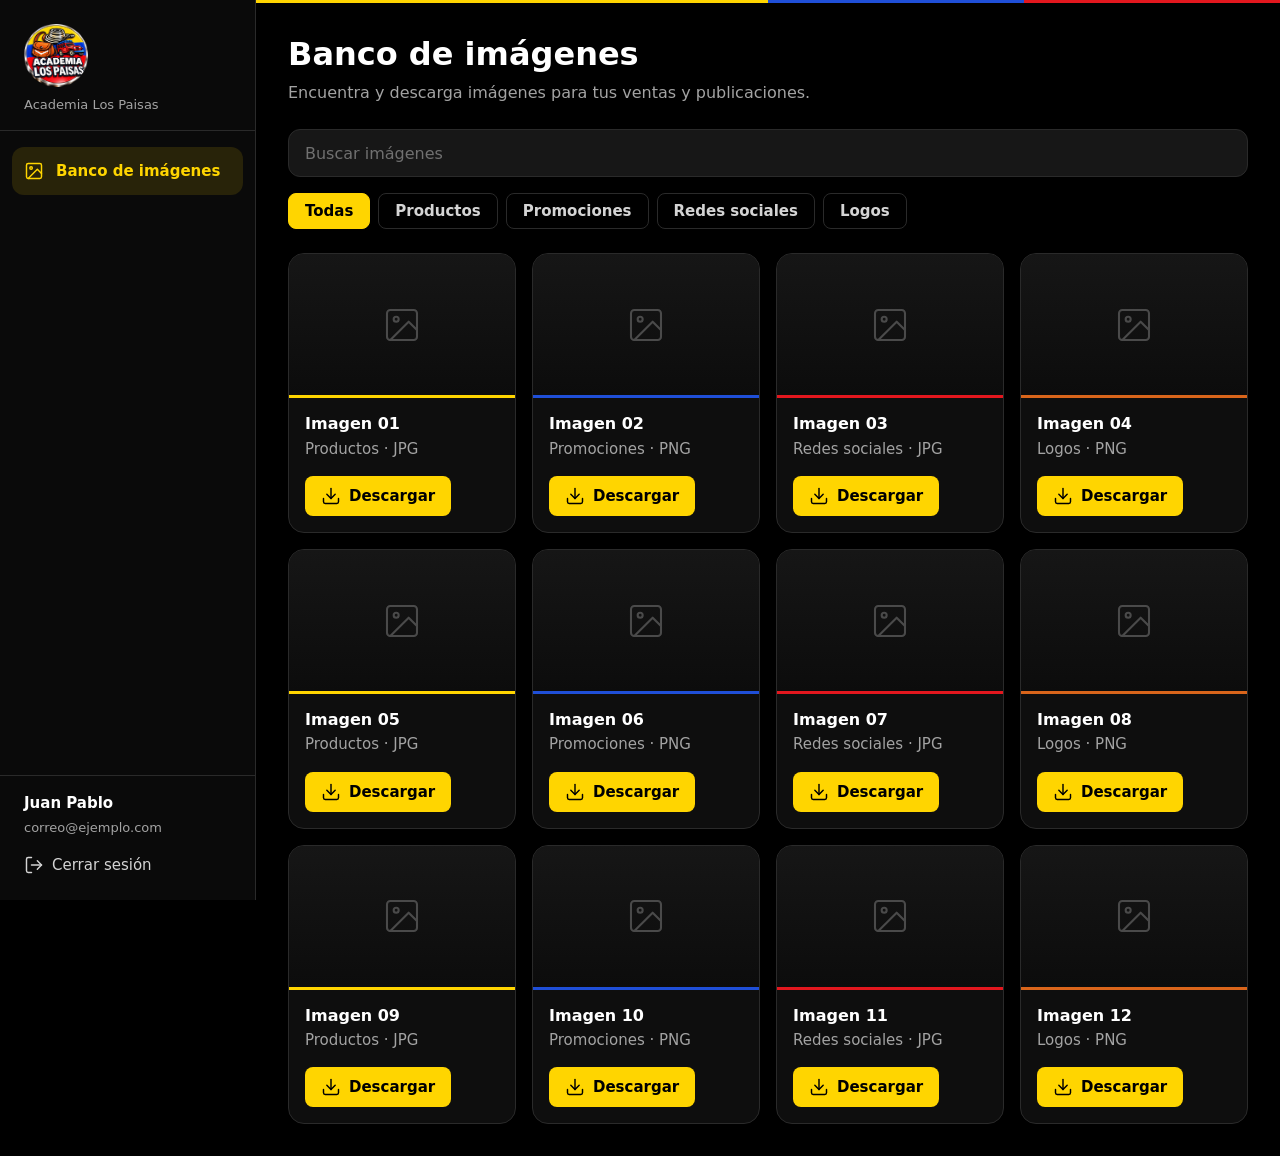
==== commit d71d9e3d: "Dashboard con estilo sobrio: íconos de línea, sin emojis, bloque de usuario en el menú Co-Authored-B" ====
--- a/docs/dashboard.html
+++ b/docs/dashboard.html
@@ -9,22 +9,35 @@
 </head>
 <body class="app">
   <aside class="side" id="side">
-    <img class="logo" src="logo.png" alt="Academia Los Paisas">
-    <nav>
-      <a class="on" href="#">🖼️ Banco de imágenes</a>
+    <div class="brand">
+      <img class="logo" src="logo.png" alt="Academia Los Paisas">
+      <span>Academia Los Paisas</span>
+    </div>
+
+    <nav aria-label="Principal">
+      <a class="on" href="#" aria-current="page">
+        <svg class="ic" viewBox="0 0 24 24" aria-hidden="true"><rect x="3" y="3" width="18" height="18" rx="2"/><circle cx="8.5" cy="8.5" r="1.5"/><path d="m21 15-5-5L5 21"/></svg>
+        Banco de imágenes
+      </a>
     </nav>
-    <form method="get" action="login.html">
-      <button type="submit" class="logout">Cerrar sesión</button>
-    </form>
+
+    <div class="account">
+      <strong>Juan Pablo</strong>
+      <span>correo@ejemplo.com</span>
+      <form method="get" action="login.html">
+        <button type="submit" class="logout">
+          <svg class="ic" viewBox="0 0 24 24" aria-hidden="true"><path d="M9 21H5a2 2 0 0 1-2-2V5a2 2 0 0 1 2-2h4"/><path d="m16 17 5-5-5-5"/><path d="M21 12H9"/></svg>
+          Cerrar sesión
+        </button>
+      </form>
+    </div>
   </aside>
 
   <div class="main">
     <header class="top">
-      <button class="menu" aria-label="Abrir menú" onclick="document.getElementById('side').classList.toggle('open')">☰</button>
-      <div class="user">
-        <span class="avatar">J</span>
-        <span class="uname">Juan Pablo</span>
-      </div>
+      <button class="menu" aria-label="Abrir menú" onclick="document.getElementById('side').classList.toggle('open')">
+        <svg class="ic" viewBox="0 0 24 24" aria-hidden="true"><path d="M4 6h16M4 12h16M4 18h16"/></svg>
+      </button>
     </header>
 
     <main class="content">
@@ -34,7 +47,7 @@
       </section>
 
       <section class="tools">
-        <input id="q" type="search" placeholder="Buscar imágenes…" aria-label="Buscar imágenes">
+        <input id="q" type="search" placeholder="Buscar imágenes" aria-label="Buscar imágenes">
         <div class="chips" role="group" aria-label="Categorías">
           <button type="button" class="chip on" data-cat="">Todas</button>
           <button type="button" class="chip" data-cat="Productos">Productos</button><button type="button" class="chip" data-cat="Promociones">Promociones</button><button type="button" class="chip" data-cat="Redes sociales">Redes sociales</button><button type="button" class="chip" data-cat="Logos">Logos</button>
@@ -44,110 +57,170 @@
       <section class="gallery" id="gallery">
         
         <article class="img-card" data-cat="Productos" data-title="imagen 01">
-          <div class="thumb" style="background:#ffd500">🖼️</div>
+          <div class="thumb" style="--accent:#ffd500">
+            <svg class="ic" viewBox="0 0 24 24" aria-hidden="true"><rect x="3" y="3" width="18" height="18" rx="2"/><circle cx="8.5" cy="8.5" r="1.5"/><path d="m21 15-5-5L5 21"/></svg>
+          </div>
           <div class="body">
             <h3>Imagen 01</h3>
             <p>Productos · JPG</p>
-            <a class="go" href="#">Descargar</a>
+            <a class="go" href="#">
+              <svg class="ic" viewBox="0 0 24 24" aria-hidden="true"><path d="M21 15v4a2 2 0 0 1-2 2H5a2 2 0 0 1-2-2v-4"/><path d="m7 10 5 5 5-5"/><path d="M12 15V3"/></svg>
+              Descargar
+            </a>
           </div>
         </article>
         
         <article class="img-card" data-cat="Promociones" data-title="imagen 02">
-          <div class="thumb" style="background:#1f4fd8">🖼️</div>
+          <div class="thumb" style="--accent:#1f4fd8">
+            <svg class="ic" viewBox="0 0 24 24" aria-hidden="true"><rect x="3" y="3" width="18" height="18" rx="2"/><circle cx="8.5" cy="8.5" r="1.5"/><path d="m21 15-5-5L5 21"/></svg>
+          </div>
           <div class="body">
             <h3>Imagen 02</h3>
             <p>Promociones · PNG</p>
-            <a class="go" href="#">Descargar</a>
+            <a class="go" href="#">
+              <svg class="ic" viewBox="0 0 24 24" aria-hidden="true"><path d="M21 15v4a2 2 0 0 1-2 2H5a2 2 0 0 1-2-2v-4"/><path d="m7 10 5 5 5-5"/><path d="M12 15V3"/></svg>
+              Descargar
+            </a>
           </div>
         </article>
         
         <article class="img-card" data-cat="Redes sociales" data-title="imagen 03">
-          <div class="thumb" style="background:#e3171e">🖼️</div>
+          <div class="thumb" style="--accent:#e3171e">
+            <svg class="ic" viewBox="0 0 24 24" aria-hidden="true"><rect x="3" y="3" width="18" height="18" rx="2"/><circle cx="8.5" cy="8.5" r="1.5"/><path d="m21 15-5-5L5 21"/></svg>
+          </div>
           <div class="body">
             <h3>Imagen 03</h3>
             <p>Redes sociales · JPG</p>
-            <a class="go" href="#">Descargar</a>
+            <a class="go" href="#">
+              <svg class="ic" viewBox="0 0 24 24" aria-hidden="true"><path d="M21 15v4a2 2 0 0 1-2 2H5a2 2 0 0 1-2-2v-4"/><path d="m7 10 5 5 5-5"/><path d="M12 15V3"/></svg>
+              Descargar
+            </a>
           </div>
         </article>
         
         <article class="img-card" data-cat="Logos" data-title="imagen 04">
-          <div class="thumb" style="background:#d9651b">🖼️</div>
+          <div class="thumb" style="--accent:#d9651b">
+            <svg class="ic" viewBox="0 0 24 24" aria-hidden="true"><rect x="3" y="3" width="18" height="18" rx="2"/><circle cx="8.5" cy="8.5" r="1.5"/><path d="m21 15-5-5L5 21"/></svg>
+          </div>
           <div class="body">
             <h3>Imagen 04</h3>
             <p>Logos · PNG</p>
-            <a class="go" href="#">Descargar</a>
+            <a class="go" href="#">
+              <svg class="ic" viewBox="0 0 24 24" aria-hidden="true"><path d="M21 15v4a2 2 0 0 1-2 2H5a2 2 0 0 1-2-2v-4"/><path d="m7 10 5 5 5-5"/><path d="M12 15V3"/></svg>
+              Descargar
+            </a>
           </div>
         </article>
         
         <article class="img-card" data-cat="Productos" data-title="imagen 05">
-          <div class="thumb" style="background:#ffd500">🖼️</div>
+          <div class="thumb" style="--accent:#ffd500">
+            <svg class="ic" viewBox="0 0 24 24" aria-hidden="true"><rect x="3" y="3" width="18" height="18" rx="2"/><circle cx="8.5" cy="8.5" r="1.5"/><path d="m21 15-5-5L5 21"/></svg>
+          </div>
           <div class="body">
             <h3>Imagen 05</h3>
             <p>Productos · JPG</p>
-            <a class="go" href="#">Descargar</a>
+            <a class="go" href="#">
+              <svg class="ic" viewBox="0 0 24 24" aria-hidden="true"><path d="M21 15v4a2 2 0 0 1-2 2H5a2 2 0 0 1-2-2v-4"/><path d="m7 10 5 5 5-5"/><path d="M12 15V3"/></svg>
+              Descargar
+            </a>
           </div>
         </article>
         
         <article class="img-card" data-cat="Promociones" data-title="imagen 06">
-          <div class="thumb" style="background:#1f4fd8">🖼️</div>
+          <div class="thumb" style="--accent:#1f4fd8">
+            <svg class="ic" viewBox="0 0 24 24" aria-hidden="true"><rect x="3" y="3" width="18" height="18" rx="2"/><circle cx="8.5" cy="8.5" r="1.5"/><path d="m21 15-5-5L5 21"/></svg>
+          </div>
           <div class="body">
             <h3>Imagen 06</h3>
             <p>Promociones · PNG</p>
-            <a class="go" href="#">Descargar</a>
+            <a class="go" href="#">
+              <svg class="ic" viewBox="0 0 24 24" aria-hidden="true"><path d="M21 15v4a2 2 0 0 1-2 2H5a2 2 0 0 1-2-2v-4"/><path d="m7 10 5 5 5-5"/><path d="M12 15V3"/></svg>
+              Descargar
+            </a>
           </div>
         </article>
         
         <article class="img-card" data-cat="Redes sociales" data-title="imagen 07">
-          <div class="thumb" style="background:#e3171e">🖼️</div>
+          <div class="thumb" style="--accent:#e3171e">
+            <svg class="ic" viewBox="0 0 24 24" aria-hidden="true"><rect x="3" y="3" width="18" height="18" rx="2"/><circle cx="8.5" cy="8.5" r="1.5"/><path d="m21 15-5-5L5 21"/></svg>
+          </div>
           <div class="body">
             <h3>Imagen 07</h3>
             <p>Redes sociales · JPG</p>
-            <a class="go" href="#">Descargar</a>
+            <a class="go" href="#">
+              <svg class="ic" viewBox="0 0 24 24" aria-hidden="true"><path d="M21 15v4a2 2 0 0 1-2 2H5a2 2 0 0 1-2-2v-4"/><path d="m7 10 5 5 5-5"/><path d="M12 15V3"/></svg>
+              Descargar
+            </a>
           </div>
         </article>
         
         <article class="img-card" data-cat="Logos" data-title="imagen 08">
-          <div class="thumb" style="background:#d9651b">🖼️</div>
+          <div class="thumb" style="--accent:#d9651b">
+            <svg class="ic" viewBox="0 0 24 24" aria-hidden="true"><rect x="3" y="3" width="18" height="18" rx="2"/><circle cx="8.5" cy="8.5" r="1.5"/><path d="m21 15-5-5L5 21"/></svg>
+          </div>
           <div class="body">
             <h3>Imagen 08</h3>
             <p>Logos · PNG</p>
-            <a class="go" href="#">Descargar</a>
+            <a class="go" href="#">
+              <svg class="ic" viewBox="0 0 24 24" aria-hidden="true"><path d="M21 15v4a2 2 0 0 1-2 2H5a2 2 0 0 1-2-2v-4"/><path d="m7 10 5 5 5-5"/><path d="M12 15V3"/></svg>
+              Descargar
+            </a>
           </div>
         </article>
         
         <article class="img-card" data-cat="Productos" data-title="imagen 09">
-          <div class="thumb" style="background:#ffd500">🖼️</div>
+          <div class="thumb" style="--accent:#ffd500">
+            <svg class="ic" viewBox="0 0 24 24" aria-hidden="true"><rect x="3" y="3" width="18" height="18" rx="2"/><circle cx="8.5" cy="8.5" r="1.5"/><path d="m21 15-5-5L5 21"/></svg>
+          </div>
           <div class="body">
             <h3>Imagen 09</h3>
             <p>Productos · JPG</p>
-            <a class="go" href="#">Descargar</a>
+            <a class="go" href="#">
+              <svg class="ic" viewBox="0 0 24 24" aria-hidden="true"><path d="M21 15v4a2 2 0 0 1-2 2H5a2 2 0 0 1-2-2v-4"/><path d="m7 10 5 5 5-5"/><path d="M12 15V3"/></svg>
+              Descargar
+            </a>
           </div>
         </article>
         
         <article class="img-card" data-cat="Promociones" data-title="imagen 10">
-          <div class="thumb" style="background:#1f4fd8">🖼️</div>
+          <div class="thumb" style="--accent:#1f4fd8">
+            <svg class="ic" viewBox="0 0 24 24" aria-hidden="true"><rect x="3" y="3" width="18" height="18" rx="2"/><circle cx="8.5" cy="8.5" r="1.5"/><path d="m21 15-5-5L5 21"/></svg>
+          </div>
           <div class="body">
             <h3>Imagen 10</h3>
             <p>Promociones · PNG</p>
-            <a class="go" href="#">Descargar</a>
+            <a class="go" href="#">
+              <svg class="ic" viewBox="0 0 24 24" aria-hidden="true"><path d="M21 15v4a2 2 0 0 1-2 2H5a2 2 0 0 1-2-2v-4"/><path d="m7 10 5 5 5-5"/><path d="M12 15V3"/></svg>
+              Descargar
+            </a>
           </div>
         </article>
         
         <article class="img-card" data-cat="Redes sociales" data-title="imagen 11">
-          <div class="thumb" style="background:#e3171e">🖼️</div>
+          <div class="thumb" style="--accent:#e3171e">
+            <svg class="ic" viewBox="0 0 24 24" aria-hidden="true"><rect x="3" y="3" width="18" height="18" rx="2"/><circle cx="8.5" cy="8.5" r="1.5"/><path d="m21 15-5-5L5 21"/></svg>
+          </div>
           <div class="body">
             <h3>Imagen 11</h3>
             <p>Redes sociales · JPG</p>
-            <a class="go" href="#">Descargar</a>
+            <a class="go" href="#">
+              <svg class="ic" viewBox="0 0 24 24" aria-hidden="true"><path d="M21 15v4a2 2 0 0 1-2 2H5a2 2 0 0 1-2-2v-4"/><path d="m7 10 5 5 5-5"/><path d="M12 15V3"/></svg>
+              Descargar
+            </a>
           </div>
         </article>
         
         <article class="img-card" data-cat="Logos" data-title="imagen 12">
-          <div class="thumb" style="background:#d9651b">🖼️</div>
+          <div class="thumb" style="--accent:#d9651b">
+            <svg class="ic" viewBox="0 0 24 24" aria-hidden="true"><rect x="3" y="3" width="18" height="18" rx="2"/><circle cx="8.5" cy="8.5" r="1.5"/><path d="m21 15-5-5L5 21"/></svg>
+          </div>
           <div class="body">
             <h3>Imagen 12</h3>
             <p>Logos · PNG</p>
-            <a class="go" href="#">Descargar</a>
+            <a class="go" href="#">
+              <svg class="ic" viewBox="0 0 24 24" aria-hidden="true"><path d="M21 15v4a2 2 0 0 1-2 2H5a2 2 0 0 1-2-2v-4"/><path d="m7 10 5 5 5-5"/><path d="M12 15V3"/></svg>
+              Descargar
+            </a>
           </div>
         </article>
         
--- a/docs/dashboard.css
+++ b/docs/dashboard.css
@@ -1,44 +1,58 @@
-body.app{display:grid;grid-template-columns:14.5rem 1fr;min-height:100vh}
-.side{background:#0a0a0a;border-right:1px solid var(--line);padding:var(--s5) var(--s4);display:flex;flex-direction:column;gap:var(--s5);position:sticky;top:0;height:100vh}
-.logo{width:80px;height:auto;align-self:center}
-.side nav{display:grid;gap:var(--s1);flex:1;align-content:start}
-.side nav a{display:flex;align-items:center;height:var(--control-h);padding:0 var(--s3);border-radius:var(--r-md);text-decoration:none;color:var(--text-2);font-size:var(--fs-sm);font-weight:var(--fw-semi)}
-.side nav a:hover{background:#1c1c1c}
-.side nav a.on{background:var(--yellow);color:#000}
-.logout{width:100%;height:var(--control-h);border:1px solid var(--line);background:transparent;border-radius:var(--r-md);font:inherit;font-size:var(--fs-sm);font-weight:var(--fw-semi);cursor:pointer;color:var(--muted)}
-.logout:hover{border-color:var(--red);color:#ff9a9e}
-.top{display:flex;align-items:center;height:4rem;padding:0 var(--s6);background:#0a0a0a;border-bottom:1px solid var(--line);position:relative}
-.top::after{content:"";position:absolute;left:0;right:0;bottom:-1px;height:3px;background:linear-gradient(90deg,var(--yellow) 50%,var(--blue) 50% 75%,var(--red) 75%)}
-.menu{display:none;background:none;border:0;font-size:var(--fs-xl);cursor:pointer;color:var(--text)}
-.user{display:flex;align-items:center;gap:var(--s3);margin-left:auto;font-size:var(--fs-sm);font-weight:var(--fw-semi)}
-.avatar{width:2.25rem;height:2.25rem;border-radius:50%;background:var(--yellow);color:#000;display:grid;place-items:center;font-weight:var(--fw-bold)}
+body.app{display:grid;grid-template-columns:16rem 1fr;min-height:100vh}
+.ic{width:1.25rem;height:1.25rem;flex:none;fill:none;stroke:currentColor;stroke-width:1.75;stroke-linecap:round;stroke-linejoin:round}
+
+/* Menú lateral */
+.side{background:#0a0a0a;border-right:1px solid var(--line);display:flex;flex-direction:column;position:sticky;top:0;height:100vh}
+.brand{display:flex;flex-direction:column;gap:var(--s2);padding:var(--s5) var(--s5) var(--s4);border-bottom:1px solid var(--line)}
+.brand .logo{width:64px;height:auto}
+.brand span{font-size:var(--fs-xs);color:var(--muted)}
+.side nav{display:grid;gap:var(--s1);align-content:start;flex:1;padding:var(--s4) var(--s3)}
+.side nav a{display:flex;align-items:center;gap:var(--s3);height:var(--control-h);padding:0 var(--s3);border-radius:var(--r-md);text-decoration:none;color:var(--text-2);font-size:var(--fs-sm);font-weight:var(--fw-semi)}
+.side nav a:hover{background:#171717}
+.side nav a.on{background:rgba(255,213,0,.12);color:var(--yellow)}
+.account{display:grid;gap:var(--s1);padding:var(--s4) var(--s5) var(--s5);border-top:1px solid var(--line)}
+.account strong{font-size:var(--fs-sm);font-weight:var(--fw-semi)}
+.account span{font-size:var(--fs-xs);color:var(--muted);overflow-wrap:anywhere}
+.logout{display:flex;align-items:center;gap:var(--s2);margin-top:var(--s3);padding:0;border:0;background:none;color:var(--text-2);font:inherit;font-size:var(--fs-sm);cursor:pointer}
+.logout:hover{color:var(--yellow)}
+
+/* Zona principal */
+.main{min-width:0}
+.top{display:none}
+.main::before{content:"";display:block;height:3px;background:linear-gradient(90deg,var(--yellow) 50%,var(--blue) 50% 75%,var(--red) 75%)}
 .content{padding:var(--s6);max-width:70rem}
 .welcome{margin-bottom:var(--s5)}
 .welcome h1{font-size:var(--fs-2xl);margin-bottom:var(--s2)}
-.welcome p{font-size:var(--fs-md);color:var(--muted)}
+.welcome p{color:var(--muted)}
 .tools{display:grid;gap:var(--s4);margin-bottom:var(--s5)}
 .tools input{width:100%;height:var(--control-h);padding:0 var(--s4);border:1px solid var(--line);border-radius:var(--r-md);font:inherit;font-size:var(--fs-md);background:var(--field);color:var(--text)}
 .tools input::placeholder{color:#707070}
 .tools input:focus{outline:none;border-color:var(--yellow);box-shadow:0 0 0 3px rgba(255,213,0,.2)}
 .chips{display:flex;flex-wrap:wrap;gap:var(--s2)}
-.chip{height:2.25rem;padding:0 var(--s4);border:1px solid var(--line);border-radius:99px;background:transparent;color:var(--text-2);font:inherit;font-size:var(--fs-sm);font-weight:var(--fw-semi);cursor:pointer}
-.chip:hover{border-color:var(--yellow)}
+.chip{height:2.25rem;padding:0 var(--s4);border:1px solid var(--line);border-radius:var(--r-sm);background:transparent;color:var(--text-2);font:inherit;font-size:var(--fs-sm);font-weight:var(--fw-semi);cursor:pointer}
+.chip:hover{border-color:#555}
 .chip.on{background:var(--yellow);border-color:var(--yellow);color:#000}
+
+/* Galería */
 .gallery{display:grid;grid-template-columns:repeat(auto-fill,minmax(13.5rem,1fr));gap:var(--s4)}
-.img-card{background:var(--surface);border:1px solid var(--line);border-radius:var(--r-lg);overflow:hidden;transition:border-color .15s,transform .15s}
+.img-card{background:var(--surface);border:1px solid var(--line);border-radius:var(--r-lg);overflow:hidden;transition:border-color .15s}
 .img-card[hidden]{display:none}
-.img-card:hover{border-color:var(--yellow);transform:translateY(-2px)}
-.thumb{height:9rem;display:grid;place-items:center;font-size:var(--fs-2xl)}
+.img-card:hover{border-color:#555}
+.thumb{height:9rem;display:grid;place-items:center;background:linear-gradient(180deg,#161616,#0c0c0c);border-bottom:3px solid var(--accent,var(--yellow));color:#4a4a4a}
+.thumb .ic{width:2.5rem;height:2.5rem;stroke-width:1.25}
 .body{padding:var(--s4)}
 .body h3{font-size:var(--fs-md);margin-bottom:var(--s1)}
 .body p{font-size:var(--fs-sm);color:var(--muted);margin-bottom:var(--s4)}
-.go{display:inline-flex;align-items:center;height:2.5rem;padding:0 var(--s4);background:var(--yellow);color:#000;border-radius:var(--r-sm);text-decoration:none;font-size:var(--fs-sm);font-weight:var(--fw-bold)}
+.go{display:inline-flex;align-items:center;gap:var(--s2);height:2.5rem;padding:0 var(--s4);background:var(--yellow);color:#000;border-radius:var(--r-sm);text-decoration:none;font-size:var(--fs-sm);font-weight:var(--fw-bold)}
 .go:hover{background:var(--yellow-h)}
 .gallery .empty{grid-column:1/-1;text-align:center;color:var(--muted);padding:var(--s6) 0}
+
 @media(max-width:800px){
   body.app{grid-template-columns:1fr}
-  .side{position:fixed;z-index:10;left:0;top:0;width:14.5rem;transform:translateX(-100%);transition:transform .2s}
+  .side{position:fixed;z-index:10;left:0;top:0;width:16rem;transform:translateX(-100%);transition:transform .2s}
   .side.open{transform:none;box-shadow:0 0 40px rgba(255,255,255,.12)}
-  .menu{display:block}.top{padding:0 var(--s4)}.content{padding:var(--s5) var(--s4)}
-  .uname{display:none}.welcome h1{font-size:var(--fs-xl)}
+  .top{display:flex;align-items:center;height:3.5rem;padding:0 var(--s4);border-bottom:1px solid var(--line)}
+  .menu{display:grid;place-items:center;width:2.5rem;height:2.5rem;background:none;border:0;color:var(--text);cursor:pointer}
+  .content{padding:var(--s5) var(--s4)}
+  .welcome h1{font-size:var(--fs-xl)}
 }
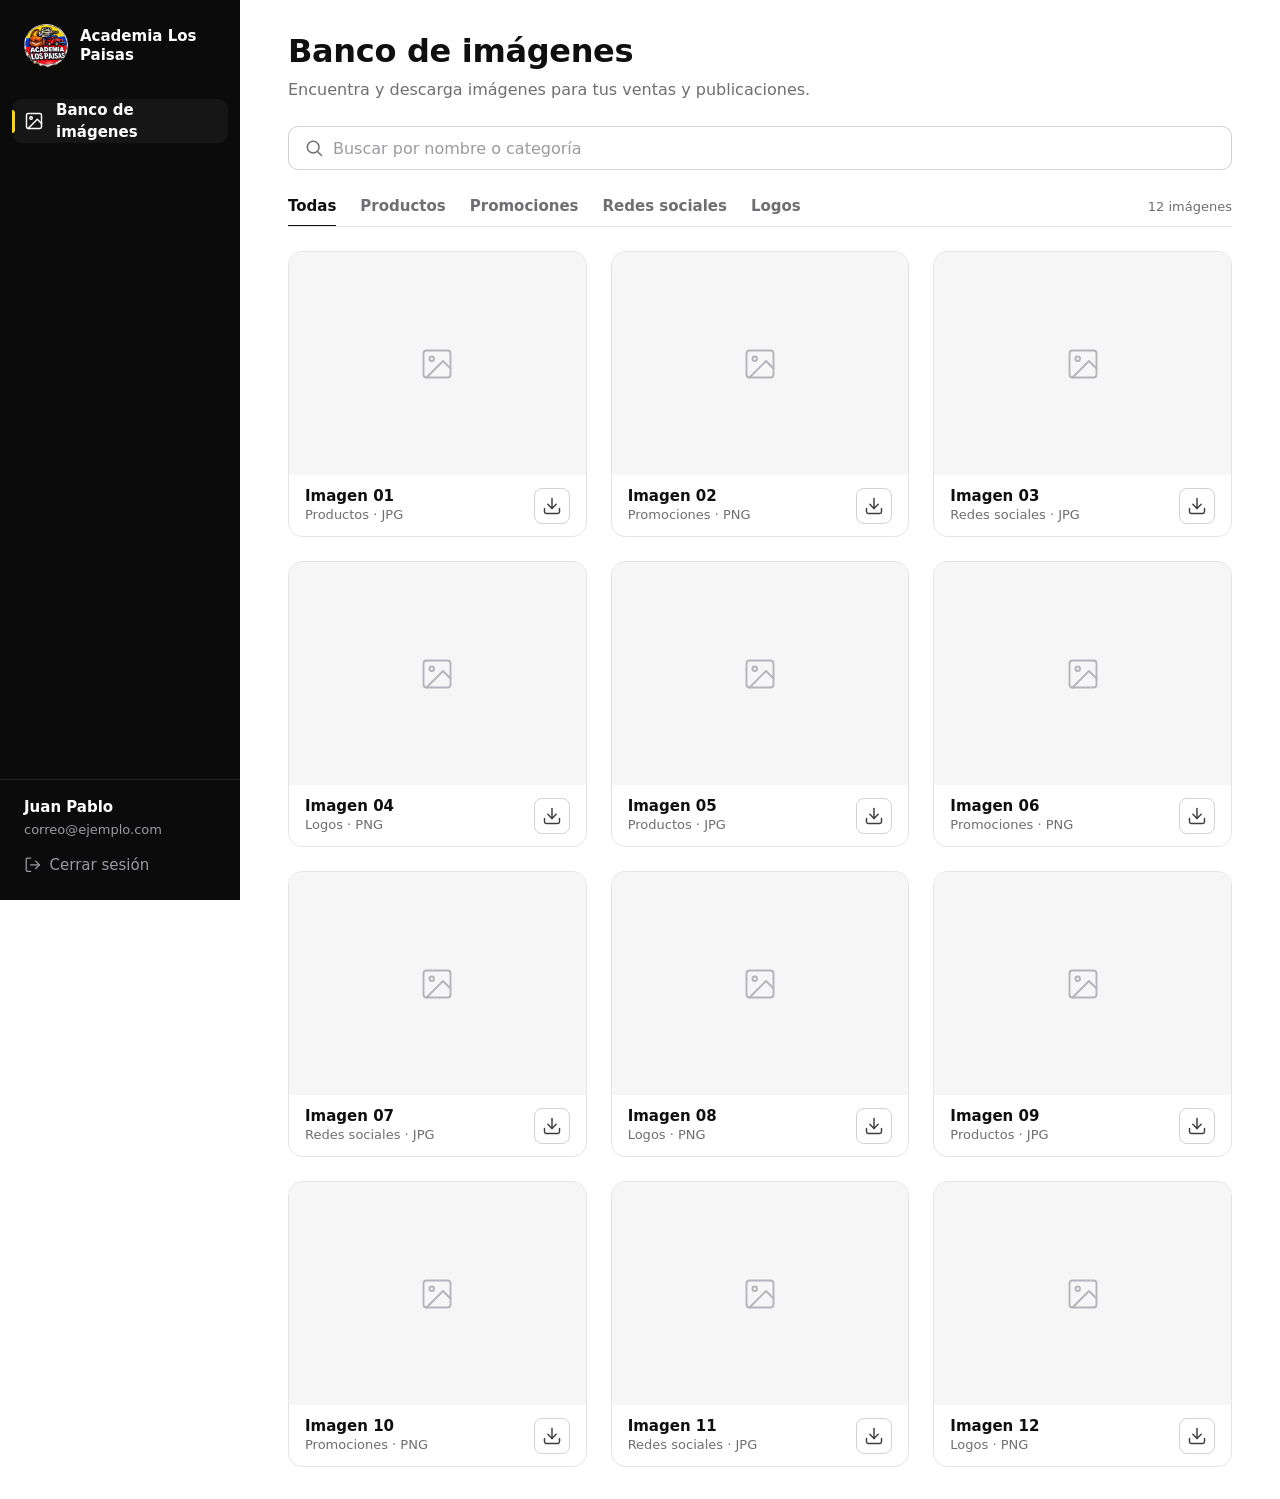
==== commit e88f7e8f: "Rediseño UI: neutros con acento mínimo, login claro con panel de marca, dashboard con filtros y gale" ====
--- a/docs/dashboard.html
+++ b/docs/dashboard.html
@@ -47,179 +47,197 @@
       </section>
 
       <section class="tools">
-        <input id="q" type="search" placeholder="Buscar imágenes" aria-label="Buscar imágenes">
-        <div class="chips" role="group" aria-label="Categorías">
-          <button type="button" class="chip on" data-cat="">Todas</button>
-          <button type="button" class="chip" data-cat="Productos">Productos</button><button type="button" class="chip" data-cat="Promociones">Promociones</button><button type="button" class="chip" data-cat="Redes sociales">Redes sociales</button><button type="button" class="chip" data-cat="Logos">Logos</button>
+        <div class="search">
+          <svg class="ic" viewBox="0 0 24 24" aria-hidden="true"><circle cx="11" cy="11" r="7"/><path d="m21 21-4.3-4.3"/></svg>
+          <input id="q" type="search" placeholder="Buscar por nombre o categoría" aria-label="Buscar imágenes">
+        </div>
+        <div class="filters">
+          <div class="chips" role="group" aria-label="Categorías">
+            <button type="button" class="chip on" data-cat="">Todas</button>
+            <button type="button" class="chip" data-cat="Productos">Productos</button><button type="button" class="chip" data-cat="Promociones">Promociones</button><button type="button" class="chip" data-cat="Redes sociales">Redes sociales</button><button type="button" class="chip" data-cat="Logos">Logos</button>
+          </div>
+          <span class="count" id="count" aria-live="polite">12 imágenes</span>
         </div>
       </section>
 
       <section class="gallery" id="gallery">
         
         <article class="img-card" data-cat="Productos" data-title="imagen 01">
-          <div class="thumb" style="--accent:#ffd500">
-            <svg class="ic" viewBox="0 0 24 24" aria-hidden="true"><rect x="3" y="3" width="18" height="18" rx="2"/><circle cx="8.5" cy="8.5" r="1.5"/><path d="m21 15-5-5L5 21"/></svg>
-          </div>
-          <div class="body">
-            <h3>Imagen 01</h3>
-            <p>Productos · JPG</p>
-            <a class="go" href="#">
-              <svg class="ic" viewBox="0 0 24 24" aria-hidden="true"><path d="M21 15v4a2 2 0 0 1-2 2H5a2 2 0 0 1-2-2v-4"/><path d="m7 10 5 5 5-5"/><path d="M12 15V3"/></svg>
-              Descargar
+          <div class="thumb">
+            <svg class="ic" viewBox="0 0 24 24" aria-hidden="true"><rect x="3" y="3" width="18" height="18" rx="2"/><circle cx="8.5" cy="8.5" r="1.5"/><path d="m21 15-5-5L5 21"/></svg>
+          </div>
+          <div class="body">
+            <div class="meta">
+              <h3>Imagen 01</h3>
+              <p>Productos · JPG</p>
+            </div>
+            <a class="go" href="#" aria-label="Descargar Imagen 01" title="Descargar">
+              <svg class="ic" viewBox="0 0 24 24" aria-hidden="true"><path d="M21 15v4a2 2 0 0 1-2 2H5a2 2 0 0 1-2-2v-4"/><path d="m7 10 5 5 5-5"/><path d="M12 15V3"/></svg>
             </a>
           </div>
         </article>
         
         <article class="img-card" data-cat="Promociones" data-title="imagen 02">
-          <div class="thumb" style="--accent:#1f4fd8">
-            <svg class="ic" viewBox="0 0 24 24" aria-hidden="true"><rect x="3" y="3" width="18" height="18" rx="2"/><circle cx="8.5" cy="8.5" r="1.5"/><path d="m21 15-5-5L5 21"/></svg>
-          </div>
-          <div class="body">
-            <h3>Imagen 02</h3>
-            <p>Promociones · PNG</p>
-            <a class="go" href="#">
-              <svg class="ic" viewBox="0 0 24 24" aria-hidden="true"><path d="M21 15v4a2 2 0 0 1-2 2H5a2 2 0 0 1-2-2v-4"/><path d="m7 10 5 5 5-5"/><path d="M12 15V3"/></svg>
-              Descargar
+          <div class="thumb">
+            <svg class="ic" viewBox="0 0 24 24" aria-hidden="true"><rect x="3" y="3" width="18" height="18" rx="2"/><circle cx="8.5" cy="8.5" r="1.5"/><path d="m21 15-5-5L5 21"/></svg>
+          </div>
+          <div class="body">
+            <div class="meta">
+              <h3>Imagen 02</h3>
+              <p>Promociones · PNG</p>
+            </div>
+            <a class="go" href="#" aria-label="Descargar Imagen 02" title="Descargar">
+              <svg class="ic" viewBox="0 0 24 24" aria-hidden="true"><path d="M21 15v4a2 2 0 0 1-2 2H5a2 2 0 0 1-2-2v-4"/><path d="m7 10 5 5 5-5"/><path d="M12 15V3"/></svg>
             </a>
           </div>
         </article>
         
         <article class="img-card" data-cat="Redes sociales" data-title="imagen 03">
-          <div class="thumb" style="--accent:#e3171e">
-            <svg class="ic" viewBox="0 0 24 24" aria-hidden="true"><rect x="3" y="3" width="18" height="18" rx="2"/><circle cx="8.5" cy="8.5" r="1.5"/><path d="m21 15-5-5L5 21"/></svg>
-          </div>
-          <div class="body">
-            <h3>Imagen 03</h3>
-            <p>Redes sociales · JPG</p>
-            <a class="go" href="#">
-              <svg class="ic" viewBox="0 0 24 24" aria-hidden="true"><path d="M21 15v4a2 2 0 0 1-2 2H5a2 2 0 0 1-2-2v-4"/><path d="m7 10 5 5 5-5"/><path d="M12 15V3"/></svg>
-              Descargar
+          <div class="thumb">
+            <svg class="ic" viewBox="0 0 24 24" aria-hidden="true"><rect x="3" y="3" width="18" height="18" rx="2"/><circle cx="8.5" cy="8.5" r="1.5"/><path d="m21 15-5-5L5 21"/></svg>
+          </div>
+          <div class="body">
+            <div class="meta">
+              <h3>Imagen 03</h3>
+              <p>Redes sociales · JPG</p>
+            </div>
+            <a class="go" href="#" aria-label="Descargar Imagen 03" title="Descargar">
+              <svg class="ic" viewBox="0 0 24 24" aria-hidden="true"><path d="M21 15v4a2 2 0 0 1-2 2H5a2 2 0 0 1-2-2v-4"/><path d="m7 10 5 5 5-5"/><path d="M12 15V3"/></svg>
             </a>
           </div>
         </article>
         
         <article class="img-card" data-cat="Logos" data-title="imagen 04">
-          <div class="thumb" style="--accent:#d9651b">
-            <svg class="ic" viewBox="0 0 24 24" aria-hidden="true"><rect x="3" y="3" width="18" height="18" rx="2"/><circle cx="8.5" cy="8.5" r="1.5"/><path d="m21 15-5-5L5 21"/></svg>
-          </div>
-          <div class="body">
-            <h3>Imagen 04</h3>
-            <p>Logos · PNG</p>
-            <a class="go" href="#">
-              <svg class="ic" viewBox="0 0 24 24" aria-hidden="true"><path d="M21 15v4a2 2 0 0 1-2 2H5a2 2 0 0 1-2-2v-4"/><path d="m7 10 5 5 5-5"/><path d="M12 15V3"/></svg>
-              Descargar
+          <div class="thumb">
+            <svg class="ic" viewBox="0 0 24 24" aria-hidden="true"><rect x="3" y="3" width="18" height="18" rx="2"/><circle cx="8.5" cy="8.5" r="1.5"/><path d="m21 15-5-5L5 21"/></svg>
+          </div>
+          <div class="body">
+            <div class="meta">
+              <h3>Imagen 04</h3>
+              <p>Logos · PNG</p>
+            </div>
+            <a class="go" href="#" aria-label="Descargar Imagen 04" title="Descargar">
+              <svg class="ic" viewBox="0 0 24 24" aria-hidden="true"><path d="M21 15v4a2 2 0 0 1-2 2H5a2 2 0 0 1-2-2v-4"/><path d="m7 10 5 5 5-5"/><path d="M12 15V3"/></svg>
             </a>
           </div>
         </article>
         
         <article class="img-card" data-cat="Productos" data-title="imagen 05">
-          <div class="thumb" style="--accent:#ffd500">
-            <svg class="ic" viewBox="0 0 24 24" aria-hidden="true"><rect x="3" y="3" width="18" height="18" rx="2"/><circle cx="8.5" cy="8.5" r="1.5"/><path d="m21 15-5-5L5 21"/></svg>
-          </div>
-          <div class="body">
-            <h3>Imagen 05</h3>
-            <p>Productos · JPG</p>
-            <a class="go" href="#">
-              <svg class="ic" viewBox="0 0 24 24" aria-hidden="true"><path d="M21 15v4a2 2 0 0 1-2 2H5a2 2 0 0 1-2-2v-4"/><path d="m7 10 5 5 5-5"/><path d="M12 15V3"/></svg>
-              Descargar
+          <div class="thumb">
+            <svg class="ic" viewBox="0 0 24 24" aria-hidden="true"><rect x="3" y="3" width="18" height="18" rx="2"/><circle cx="8.5" cy="8.5" r="1.5"/><path d="m21 15-5-5L5 21"/></svg>
+          </div>
+          <div class="body">
+            <div class="meta">
+              <h3>Imagen 05</h3>
+              <p>Productos · JPG</p>
+            </div>
+            <a class="go" href="#" aria-label="Descargar Imagen 05" title="Descargar">
+              <svg class="ic" viewBox="0 0 24 24" aria-hidden="true"><path d="M21 15v4a2 2 0 0 1-2 2H5a2 2 0 0 1-2-2v-4"/><path d="m7 10 5 5 5-5"/><path d="M12 15V3"/></svg>
             </a>
           </div>
         </article>
         
         <article class="img-card" data-cat="Promociones" data-title="imagen 06">
-          <div class="thumb" style="--accent:#1f4fd8">
-            <svg class="ic" viewBox="0 0 24 24" aria-hidden="true"><rect x="3" y="3" width="18" height="18" rx="2"/><circle cx="8.5" cy="8.5" r="1.5"/><path d="m21 15-5-5L5 21"/></svg>
-          </div>
-          <div class="body">
-            <h3>Imagen 06</h3>
-            <p>Promociones · PNG</p>
-            <a class="go" href="#">
-              <svg class="ic" viewBox="0 0 24 24" aria-hidden="true"><path d="M21 15v4a2 2 0 0 1-2 2H5a2 2 0 0 1-2-2v-4"/><path d="m7 10 5 5 5-5"/><path d="M12 15V3"/></svg>
-              Descargar
+          <div class="thumb">
+            <svg class="ic" viewBox="0 0 24 24" aria-hidden="true"><rect x="3" y="3" width="18" height="18" rx="2"/><circle cx="8.5" cy="8.5" r="1.5"/><path d="m21 15-5-5L5 21"/></svg>
+          </div>
+          <div class="body">
+            <div class="meta">
+              <h3>Imagen 06</h3>
+              <p>Promociones · PNG</p>
+            </div>
+            <a class="go" href="#" aria-label="Descargar Imagen 06" title="Descargar">
+              <svg class="ic" viewBox="0 0 24 24" aria-hidden="true"><path d="M21 15v4a2 2 0 0 1-2 2H5a2 2 0 0 1-2-2v-4"/><path d="m7 10 5 5 5-5"/><path d="M12 15V3"/></svg>
             </a>
           </div>
         </article>
         
         <article class="img-card" data-cat="Redes sociales" data-title="imagen 07">
-          <div class="thumb" style="--accent:#e3171e">
-            <svg class="ic" viewBox="0 0 24 24" aria-hidden="true"><rect x="3" y="3" width="18" height="18" rx="2"/><circle cx="8.5" cy="8.5" r="1.5"/><path d="m21 15-5-5L5 21"/></svg>
-          </div>
-          <div class="body">
-            <h3>Imagen 07</h3>
-            <p>Redes sociales · JPG</p>
-            <a class="go" href="#">
-              <svg class="ic" viewBox="0 0 24 24" aria-hidden="true"><path d="M21 15v4a2 2 0 0 1-2 2H5a2 2 0 0 1-2-2v-4"/><path d="m7 10 5 5 5-5"/><path d="M12 15V3"/></svg>
-              Descargar
+          <div class="thumb">
+            <svg class="ic" viewBox="0 0 24 24" aria-hidden="true"><rect x="3" y="3" width="18" height="18" rx="2"/><circle cx="8.5" cy="8.5" r="1.5"/><path d="m21 15-5-5L5 21"/></svg>
+          </div>
+          <div class="body">
+            <div class="meta">
+              <h3>Imagen 07</h3>
+              <p>Redes sociales · JPG</p>
+            </div>
+            <a class="go" href="#" aria-label="Descargar Imagen 07" title="Descargar">
+              <svg class="ic" viewBox="0 0 24 24" aria-hidden="true"><path d="M21 15v4a2 2 0 0 1-2 2H5a2 2 0 0 1-2-2v-4"/><path d="m7 10 5 5 5-5"/><path d="M12 15V3"/></svg>
             </a>
           </div>
         </article>
         
         <article class="img-card" data-cat="Logos" data-title="imagen 08">
-          <div class="thumb" style="--accent:#d9651b">
-            <svg class="ic" viewBox="0 0 24 24" aria-hidden="true"><rect x="3" y="3" width="18" height="18" rx="2"/><circle cx="8.5" cy="8.5" r="1.5"/><path d="m21 15-5-5L5 21"/></svg>
-          </div>
-          <div class="body">
-            <h3>Imagen 08</h3>
-            <p>Logos · PNG</p>
-            <a class="go" href="#">
-              <svg class="ic" viewBox="0 0 24 24" aria-hidden="true"><path d="M21 15v4a2 2 0 0 1-2 2H5a2 2 0 0 1-2-2v-4"/><path d="m7 10 5 5 5-5"/><path d="M12 15V3"/></svg>
-              Descargar
+          <div class="thumb">
+            <svg class="ic" viewBox="0 0 24 24" aria-hidden="true"><rect x="3" y="3" width="18" height="18" rx="2"/><circle cx="8.5" cy="8.5" r="1.5"/><path d="m21 15-5-5L5 21"/></svg>
+          </div>
+          <div class="body">
+            <div class="meta">
+              <h3>Imagen 08</h3>
+              <p>Logos · PNG</p>
+            </div>
+            <a class="go" href="#" aria-label="Descargar Imagen 08" title="Descargar">
+              <svg class="ic" viewBox="0 0 24 24" aria-hidden="true"><path d="M21 15v4a2 2 0 0 1-2 2H5a2 2 0 0 1-2-2v-4"/><path d="m7 10 5 5 5-5"/><path d="M12 15V3"/></svg>
             </a>
           </div>
         </article>
         
         <article class="img-card" data-cat="Productos" data-title="imagen 09">
-          <div class="thumb" style="--accent:#ffd500">
-            <svg class="ic" viewBox="0 0 24 24" aria-hidden="true"><rect x="3" y="3" width="18" height="18" rx="2"/><circle cx="8.5" cy="8.5" r="1.5"/><path d="m21 15-5-5L5 21"/></svg>
-          </div>
-          <div class="body">
-            <h3>Imagen 09</h3>
-            <p>Productos · JPG</p>
-            <a class="go" href="#">
-              <svg class="ic" viewBox="0 0 24 24" aria-hidden="true"><path d="M21 15v4a2 2 0 0 1-2 2H5a2 2 0 0 1-2-2v-4"/><path d="m7 10 5 5 5-5"/><path d="M12 15V3"/></svg>
-              Descargar
+          <div class="thumb">
+            <svg class="ic" viewBox="0 0 24 24" aria-hidden="true"><rect x="3" y="3" width="18" height="18" rx="2"/><circle cx="8.5" cy="8.5" r="1.5"/><path d="m21 15-5-5L5 21"/></svg>
+          </div>
+          <div class="body">
+            <div class="meta">
+              <h3>Imagen 09</h3>
+              <p>Productos · JPG</p>
+            </div>
+            <a class="go" href="#" aria-label="Descargar Imagen 09" title="Descargar">
+              <svg class="ic" viewBox="0 0 24 24" aria-hidden="true"><path d="M21 15v4a2 2 0 0 1-2 2H5a2 2 0 0 1-2-2v-4"/><path d="m7 10 5 5 5-5"/><path d="M12 15V3"/></svg>
             </a>
           </div>
         </article>
         
         <article class="img-card" data-cat="Promociones" data-title="imagen 10">
-          <div class="thumb" style="--accent:#1f4fd8">
-            <svg class="ic" viewBox="0 0 24 24" aria-hidden="true"><rect x="3" y="3" width="18" height="18" rx="2"/><circle cx="8.5" cy="8.5" r="1.5"/><path d="m21 15-5-5L5 21"/></svg>
-          </div>
-          <div class="body">
-            <h3>Imagen 10</h3>
-            <p>Promociones · PNG</p>
-            <a class="go" href="#">
-              <svg class="ic" viewBox="0 0 24 24" aria-hidden="true"><path d="M21 15v4a2 2 0 0 1-2 2H5a2 2 0 0 1-2-2v-4"/><path d="m7 10 5 5 5-5"/><path d="M12 15V3"/></svg>
-              Descargar
+          <div class="thumb">
+            <svg class="ic" viewBox="0 0 24 24" aria-hidden="true"><rect x="3" y="3" width="18" height="18" rx="2"/><circle cx="8.5" cy="8.5" r="1.5"/><path d="m21 15-5-5L5 21"/></svg>
+          </div>
+          <div class="body">
+            <div class="meta">
+              <h3>Imagen 10</h3>
+              <p>Promociones · PNG</p>
+            </div>
+            <a class="go" href="#" aria-label="Descargar Imagen 10" title="Descargar">
+              <svg class="ic" viewBox="0 0 24 24" aria-hidden="true"><path d="M21 15v4a2 2 0 0 1-2 2H5a2 2 0 0 1-2-2v-4"/><path d="m7 10 5 5 5-5"/><path d="M12 15V3"/></svg>
             </a>
           </div>
         </article>
         
         <article class="img-card" data-cat="Redes sociales" data-title="imagen 11">
-          <div class="thumb" style="--accent:#e3171e">
-            <svg class="ic" viewBox="0 0 24 24" aria-hidden="true"><rect x="3" y="3" width="18" height="18" rx="2"/><circle cx="8.5" cy="8.5" r="1.5"/><path d="m21 15-5-5L5 21"/></svg>
-          </div>
-          <div class="body">
-            <h3>Imagen 11</h3>
-            <p>Redes sociales · JPG</p>
-            <a class="go" href="#">
-              <svg class="ic" viewBox="0 0 24 24" aria-hidden="true"><path d="M21 15v4a2 2 0 0 1-2 2H5a2 2 0 0 1-2-2v-4"/><path d="m7 10 5 5 5-5"/><path d="M12 15V3"/></svg>
-              Descargar
+          <div class="thumb">
+            <svg class="ic" viewBox="0 0 24 24" aria-hidden="true"><rect x="3" y="3" width="18" height="18" rx="2"/><circle cx="8.5" cy="8.5" r="1.5"/><path d="m21 15-5-5L5 21"/></svg>
+          </div>
+          <div class="body">
+            <div class="meta">
+              <h3>Imagen 11</h3>
+              <p>Redes sociales · JPG</p>
+            </div>
+            <a class="go" href="#" aria-label="Descargar Imagen 11" title="Descargar">
+              <svg class="ic" viewBox="0 0 24 24" aria-hidden="true"><path d="M21 15v4a2 2 0 0 1-2 2H5a2 2 0 0 1-2-2v-4"/><path d="m7 10 5 5 5-5"/><path d="M12 15V3"/></svg>
             </a>
           </div>
         </article>
         
         <article class="img-card" data-cat="Logos" data-title="imagen 12">
-          <div class="thumb" style="--accent:#d9651b">
-            <svg class="ic" viewBox="0 0 24 24" aria-hidden="true"><rect x="3" y="3" width="18" height="18" rx="2"/><circle cx="8.5" cy="8.5" r="1.5"/><path d="m21 15-5-5L5 21"/></svg>
-          </div>
-          <div class="body">
-            <h3>Imagen 12</h3>
-            <p>Logos · PNG</p>
-            <a class="go" href="#">
-              <svg class="ic" viewBox="0 0 24 24" aria-hidden="true"><path d="M21 15v4a2 2 0 0 1-2 2H5a2 2 0 0 1-2-2v-4"/><path d="m7 10 5 5 5-5"/><path d="M12 15V3"/></svg>
-              Descargar
+          <div class="thumb">
+            <svg class="ic" viewBox="0 0 24 24" aria-hidden="true"><rect x="3" y="3" width="18" height="18" rx="2"/><circle cx="8.5" cy="8.5" r="1.5"/><path d="m21 15-5-5L5 21"/></svg>
+          </div>
+          <div class="body">
+            <div class="meta">
+              <h3>Imagen 12</h3>
+              <p>Logos · PNG</p>
+            </div>
+            <a class="go" href="#" aria-label="Descargar Imagen 12" title="Descargar">
+              <svg class="ic" viewBox="0 0 24 24" aria-hidden="true"><path d="M21 15v4a2 2 0 0 1-2 2H5a2 2 0 0 1-2-2v-4"/><path d="m7 10 5 5 5-5"/><path d="M12 15V3"/></svg>
             </a>
           </div>
         </article>
@@ -238,6 +256,7 @@
           c.hidden = !ok; if (ok) n++;
         });
         document.getElementById('empty').hidden = n > 0;
+        document.getElementById('count').textContent = n + (n === 1 ? ' imagen' : ' imágenes');
       }
       q.addEventListener('input', apply);
       document.querySelectorAll('.chip').forEach(function (b) {
--- a/docs/tokens.css
+++ b/docs/tokens.css
@@ -1,25 +1,34 @@
-/* Sistema de diseño compartido: colores, escala tipográfica (1.25), espaciado (base 8) y radios. */
+/*
+  Sistema de diseño · Academia Los Paisas
+  Regla de color: neutros para todo; el amarillo de marca solo como acento puntual
+  (indicador activo y detalle del panel de marca). Rojo/verde únicamente para estados.
+*/
 :root{
-  --yellow:#ffd500;--yellow-h:#ffe34d;--blue:#1f4fd8;--red:#e3171e;--orange:#d9651b;
-  --bg:#000;--surface:#0e0e0e;--field:#171717;--line:#2a2a2a;
-  --text:#fff;--text-2:#d4d4d4;--muted:#a3a3a3;
+  /* Neutros */
+  --ink:#0f0f10;--ink-2:#3d3d40;--ink-3:#6e6e73;
+  --paper:#fff;--paper-2:#f6f6f7;--line:#e4e4e7;--line-2:#d1d1d6;
+  --night:#0b0b0c;--night-2:#161617;--night-line:#26262a;--night-text:#e8e8ea;--night-muted:#9a9aa1;
+  /* Acento de marca (uso mínimo) */
+  --accent:#ffd500;--accent-soft:rgba(255,213,0,.14);
+  /* Estados */
+  --danger:#b42318;--danger-bg:#fef3f2;--danger-line:#fecdca;
+  --ok:#067647;--ok-bg:#ecfdf3;--ok-line:#abefc6;
+  --focus:#2563eb;
 
-  --fs-xs:.8125rem;  /* 13  etiquetas, notas */
-  --fs-sm:.9375rem;  /* 15  texto secundario */
-  --fs-md:1rem;      /* 16  texto base, campos */
-  --fs-lg:1.25rem;   /* 20  subtítulos */
-  --fs-xl:1.5rem;    /* 24  títulos de sección */
-  --fs-2xl:2rem;     /* 32  títulos principales */
+  /* Tipografía (escala 1.25) */
+  --fs-xs:.8125rem;--fs-sm:.9375rem;--fs-md:1rem;--fs-lg:1.25rem;--fs-xl:1.5rem;--fs-2xl:2rem;
   --lh-text:1.5;--lh-head:1.2;
   --fw-reg:400;--fw-semi:600;--fw-bold:700;
 
+  /* Espaciado (base 8) y formas */
   --s1:.25rem;--s2:.5rem;--s3:.75rem;--s4:1rem;--s5:1.5rem;--s6:2rem;--s7:3rem;
-  --r-sm:8px;--r-md:12px;--r-lg:16px;
-  --control-h:3rem;  /* altura única de campos y botones */
+  --r-sm:8px;--r-md:10px;--r-lg:14px;
+  --control-h:2.75rem;
 }
 *{box-sizing:border-box}
-body{margin:0;font-family:system-ui,-apple-system,"Segoe UI",sans-serif;font-size:var(--fs-md);line-height:var(--lh-text);color:var(--text);background:var(--bg)}
+body{margin:0;font-family:system-ui,-apple-system,"Segoe UI",sans-serif;font-size:var(--fs-md);line-height:var(--lh-text);color:var(--ink);background:var(--paper);-webkit-font-smoothing:antialiased}
 h1,h2,h3,p{margin:0}
-h1,h2,h3{line-height:var(--lh-head);font-weight:var(--fw-bold)}
-a{color:var(--yellow);font-weight:var(--fw-semi)}
-a:focus-visible,button:focus-visible,input:focus-visible{outline:3px solid var(--blue);outline-offset:2px}
+h1,h2,h3{line-height:var(--lh-head);font-weight:var(--fw-bold);letter-spacing:-.01em}
+a{color:var(--ink);font-weight:var(--fw-semi)}
+a:focus-visible,button:focus-visible,input:focus-visible{outline:2px solid var(--focus);outline-offset:2px}
+.ic{width:1.25rem;height:1.25rem;flex:none;fill:none;stroke:currentColor;stroke-width:1.75;stroke-linecap:round;stroke-linejoin:round}
--- a/docs/dashboard.css
+++ b/docs/dashboard.css
@@ -1,58 +1,64 @@
-body.app{display:grid;grid-template-columns:16rem 1fr;min-height:100vh}
-.ic{width:1.25rem;height:1.25rem;flex:none;fill:none;stroke:currentColor;stroke-width:1.75;stroke-linecap:round;stroke-linejoin:round}
+body.app{display:grid;grid-template-columns:15rem minmax(0,1fr);min-height:100vh;background:var(--paper)}
 
-/* Menú lateral */
-.side{background:#0a0a0a;border-right:1px solid var(--line);display:flex;flex-direction:column;position:sticky;top:0;height:100vh}
-.brand{display:flex;flex-direction:column;gap:var(--s2);padding:var(--s5) var(--s5) var(--s4);border-bottom:1px solid var(--line)}
-.brand .logo{width:64px;height:auto}
-.brand span{font-size:var(--fs-xs);color:var(--muted)}
-.side nav{display:grid;gap:var(--s1);align-content:start;flex:1;padding:var(--s4) var(--s3)}
-.side nav a{display:flex;align-items:center;gap:var(--s3);height:var(--control-h);padding:0 var(--s3);border-radius:var(--r-md);text-decoration:none;color:var(--text-2);font-size:var(--fs-sm);font-weight:var(--fw-semi)}
-.side nav a:hover{background:#171717}
-.side nav a.on{background:rgba(255,213,0,.12);color:var(--yellow)}
-.account{display:grid;gap:var(--s1);padding:var(--s4) var(--s5) var(--s5);border-top:1px solid var(--line)}
-.account strong{font-size:var(--fs-sm);font-weight:var(--fw-semi)}
-.account span{font-size:var(--fs-xs);color:var(--muted);overflow-wrap:anywhere}
-.logout{display:flex;align-items:center;gap:var(--s2);margin-top:var(--s3);padding:0;border:0;background:none;color:var(--text-2);font:inherit;font-size:var(--fs-sm);cursor:pointer}
-.logout:hover{color:var(--yellow)}
+/* Navegación (oscura) */
+.side{background:var(--night);color:var(--night-text);display:flex;flex-direction:column;position:sticky;top:0;height:100vh}
+.brand{display:flex;align-items:center;gap:var(--s3);padding:var(--s5)}
+.brand .logo{width:44px;height:auto}
+.brand span{font-size:var(--fs-sm);font-weight:var(--fw-semi);color:#fff;line-height:1.25}
+.side nav{display:grid;gap:var(--s1);align-content:start;flex:1;padding:var(--s2) var(--s3)}
+.side nav a{position:relative;display:flex;align-items:center;gap:var(--s3);height:var(--control-h);padding:0 var(--s3);border-radius:var(--r-md);text-decoration:none;color:var(--night-muted);font-size:var(--fs-sm);font-weight:var(--fw-semi);transition:background .15s,color .15s}
+.side nav a:hover{background:var(--night-2);color:var(--night-text)}
+.side nav a.on{background:var(--night-2);color:#fff}
+.side nav a.on::before{content:"";position:absolute;left:0;top:.65rem;bottom:.65rem;width:3px;border-radius:0 3px 3px 0;background:var(--accent)}
+.account{display:grid;gap:2px;padding:var(--s4) var(--s5) var(--s5);border-top:1px solid var(--night-line)}
+.account strong{font-size:var(--fs-sm);font-weight:var(--fw-semi);color:#fff}
+.account span{font-size:var(--fs-xs);color:var(--night-muted);overflow-wrap:anywhere}
+.logout{display:flex;align-items:center;gap:var(--s2);margin-top:var(--s3);padding:0;border:0;background:none;color:var(--night-muted);font:inherit;font-size:var(--fs-sm);cursor:pointer}
+.logout:hover{color:#fff}
+.logout .ic{width:1.1rem;height:1.1rem}
 
-/* Zona principal */
+/* Contenido (claro) */
 .main{min-width:0}
 .top{display:none}
-.main::before{content:"";display:block;height:3px;background:linear-gradient(90deg,var(--yellow) 50%,var(--blue) 50% 75%,var(--red) 75%)}
-.content{padding:var(--s6);max-width:70rem}
+.content{padding:var(--s6) var(--s7);max-width:74rem}
 .welcome{margin-bottom:var(--s5)}
 .welcome h1{font-size:var(--fs-2xl);margin-bottom:var(--s2)}
-.welcome p{color:var(--muted)}
+.welcome p{color:var(--ink-3)}
+
 .tools{display:grid;gap:var(--s4);margin-bottom:var(--s5)}
-.tools input{width:100%;height:var(--control-h);padding:0 var(--s4);border:1px solid var(--line);border-radius:var(--r-md);font:inherit;font-size:var(--fs-md);background:var(--field);color:var(--text)}
-.tools input::placeholder{color:#707070}
-.tools input:focus{outline:none;border-color:var(--yellow);box-shadow:0 0 0 3px rgba(255,213,0,.2)}
-.chips{display:flex;flex-wrap:wrap;gap:var(--s2)}
-.chip{height:2.25rem;padding:0 var(--s4);border:1px solid var(--line);border-radius:var(--r-sm);background:transparent;color:var(--text-2);font:inherit;font-size:var(--fs-sm);font-weight:var(--fw-semi);cursor:pointer}
-.chip:hover{border-color:#555}
-.chip.on{background:var(--yellow);border-color:var(--yellow);color:#000}
+.search{position:relative}
+.search .ic{position:absolute;left:var(--s4);top:50%;transform:translateY(-50%);color:var(--ink-3);pointer-events:none}
+.search input{width:100%;height:var(--control-h);padding:0 var(--s4) 0 2.75rem;border:1px solid var(--line-2);border-radius:var(--r-md);font:inherit;font-size:var(--fs-md);background:var(--paper);color:var(--ink);transition:border-color .15s,box-shadow .15s}
+.search input::placeholder{color:#9a9aa1}
+.search input:focus{outline:none;border-color:var(--ink);box-shadow:0 0 0 3px rgba(15,15,16,.1)}
+.filters{display:flex;align-items:center;justify-content:space-between;gap:var(--s4);border-bottom:1px solid var(--line)}
+.chips{display:flex;gap:var(--s5);overflow-x:auto}
+.chip{position:relative;height:2.5rem;padding:0;border:0;background:none;color:var(--ink-3);font:inherit;font-size:var(--fs-sm);font-weight:var(--fw-semi);cursor:pointer;white-space:nowrap}
+.chip:hover{color:var(--ink)}
+.chip.on{color:var(--ink)}
+.chip.on::after{content:"";position:absolute;left:0;right:0;bottom:-1px;height:2px;background:var(--ink)}
+.count{font-size:var(--fs-xs);color:var(--ink-3);white-space:nowrap}
 
-/* Galería */
-.gallery{display:grid;grid-template-columns:repeat(auto-fill,minmax(13.5rem,1fr));gap:var(--s4)}
-.img-card{background:var(--surface);border:1px solid var(--line);border-radius:var(--r-lg);overflow:hidden;transition:border-color .15s}
+.gallery{display:grid;grid-template-columns:repeat(auto-fill,minmax(14rem,1fr));gap:var(--s5)}
+.img-card{background:var(--paper);border:1px solid var(--line);border-radius:var(--r-lg);overflow:hidden;transition:border-color .15s,box-shadow .15s}
 .img-card[hidden]{display:none}
-.img-card:hover{border-color:#555}
-.thumb{height:9rem;display:grid;place-items:center;background:linear-gradient(180deg,#161616,#0c0c0c);border-bottom:3px solid var(--accent,var(--yellow));color:#4a4a4a}
-.thumb .ic{width:2.5rem;height:2.5rem;stroke-width:1.25}
-.body{padding:var(--s4)}
-.body h3{font-size:var(--fs-md);margin-bottom:var(--s1)}
-.body p{font-size:var(--fs-sm);color:var(--muted);margin-bottom:var(--s4)}
-.go{display:inline-flex;align-items:center;gap:var(--s2);height:2.5rem;padding:0 var(--s4);background:var(--yellow);color:#000;border-radius:var(--r-sm);text-decoration:none;font-size:var(--fs-sm);font-weight:var(--fw-bold)}
-.go:hover{background:var(--yellow-h)}
-.gallery .empty{grid-column:1/-1;text-align:center;color:var(--muted);padding:var(--s6) 0}
+.img-card:hover{border-color:var(--line-2);box-shadow:0 6px 20px rgba(15,15,16,.06)}
+.thumb{aspect-ratio:4/3;display:grid;place-items:center;background:var(--paper-2);color:#b4b4bb}
+.thumb .ic{width:2.25rem;height:2.25rem;stroke-width:1.25}
+.body{display:flex;align-items:center;justify-content:space-between;gap:var(--s3);padding:var(--s3) var(--s4)}
+.meta h3{font-size:var(--fs-sm);font-weight:var(--fw-semi);letter-spacing:0}
+.meta p{font-size:var(--fs-xs);color:var(--ink-3)}
+.go{display:grid;place-items:center;width:2.25rem;height:2.25rem;border:1px solid var(--line-2);border-radius:var(--r-sm);color:var(--ink-2);background:var(--paper);transition:background .15s,border-color .15s,color .15s}
+.go:hover{background:var(--ink);border-color:var(--ink);color:#fff}
+.gallery .empty{grid-column:1/-1;text-align:center;color:var(--ink-3);padding:var(--s7) 0}
 
 @media(max-width:800px){
   body.app{grid-template-columns:1fr}
-  .side{position:fixed;z-index:10;left:0;top:0;width:16rem;transform:translateX(-100%);transition:transform .2s}
-  .side.open{transform:none;box-shadow:0 0 40px rgba(255,255,255,.12)}
+  .side{position:fixed;z-index:10;left:0;top:0;width:15rem;transform:translateX(-100%);transition:transform .2s}
+  .side.open{transform:none;box-shadow:0 0 40px rgba(0,0,0,.35)}
   .top{display:flex;align-items:center;height:3.5rem;padding:0 var(--s4);border-bottom:1px solid var(--line)}
-  .menu{display:grid;place-items:center;width:2.5rem;height:2.5rem;background:none;border:0;color:var(--text);cursor:pointer}
+  .menu{display:grid;place-items:center;width:2.5rem;height:2.5rem;background:none;border:0;color:var(--ink);cursor:pointer}
   .content{padding:var(--s5) var(--s4)}
   .welcome h1{font-size:var(--fs-xl)}
+  .count{display:none}
 }
